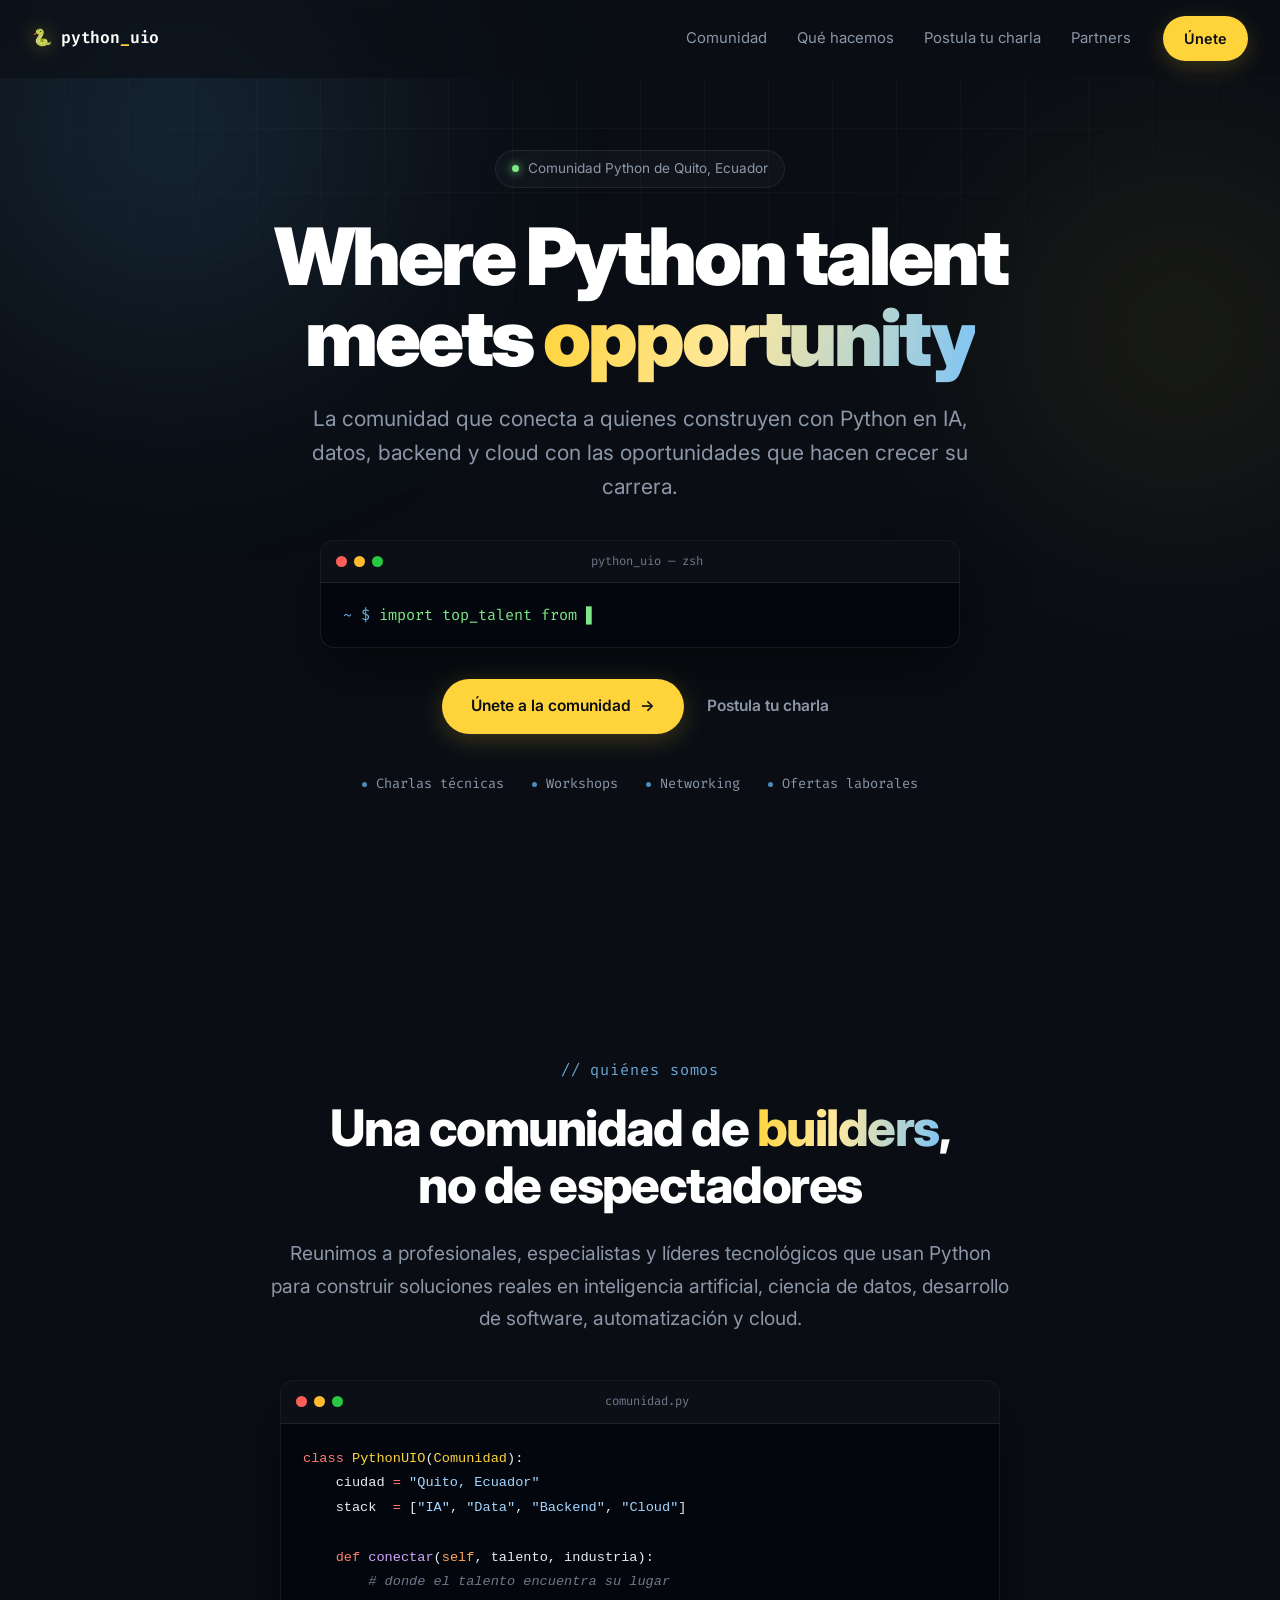
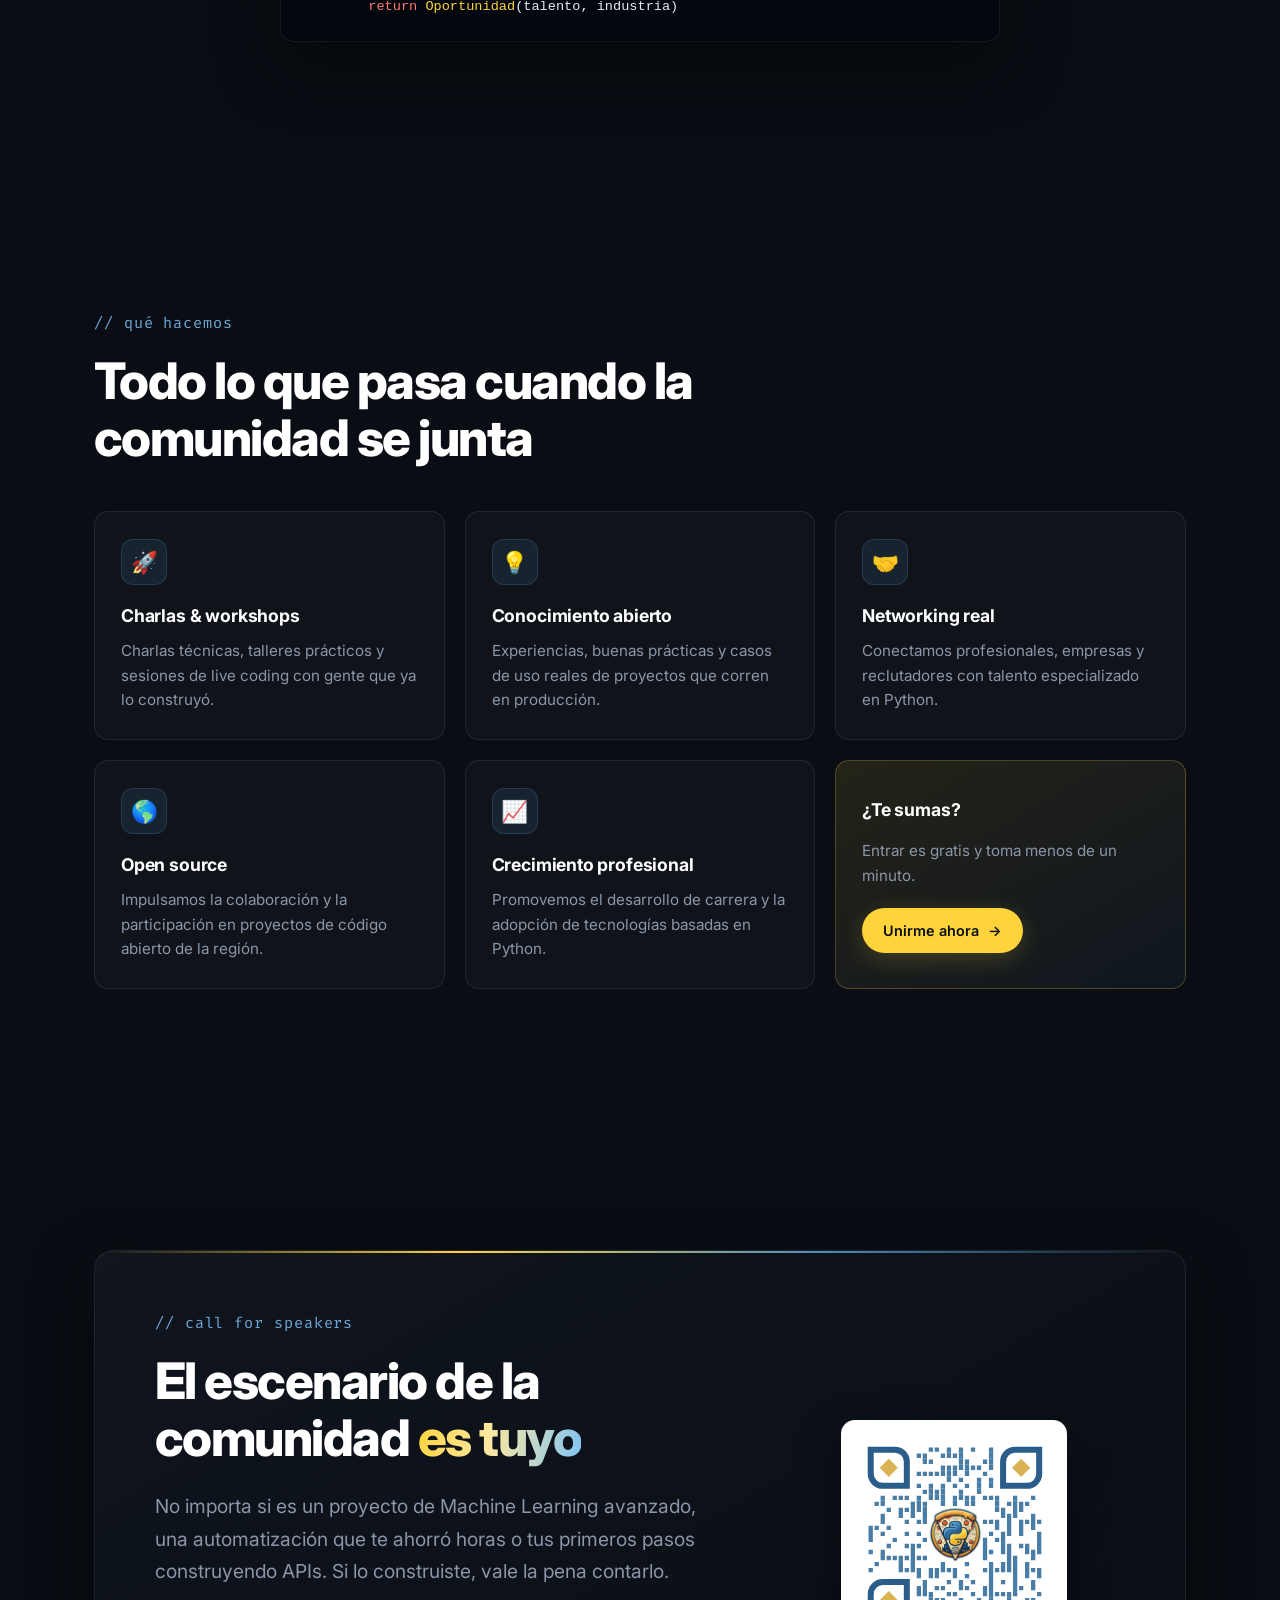
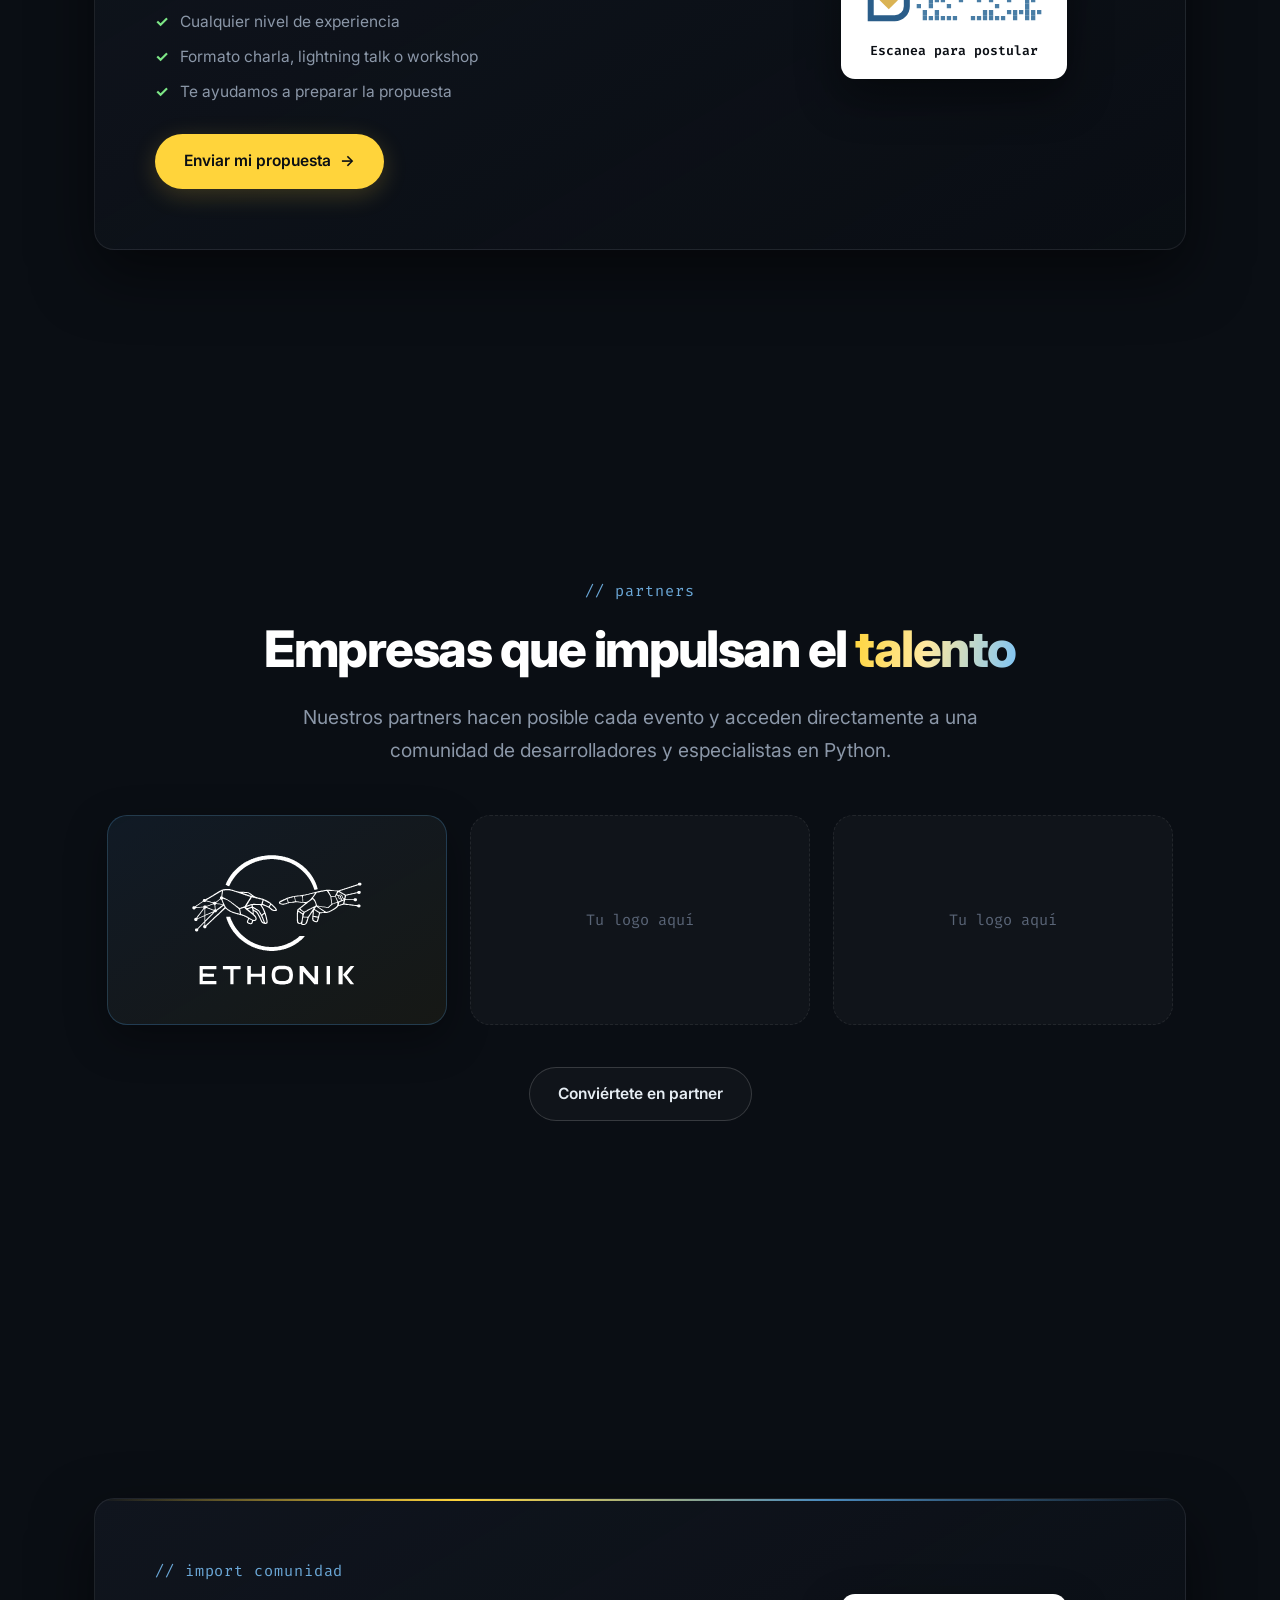
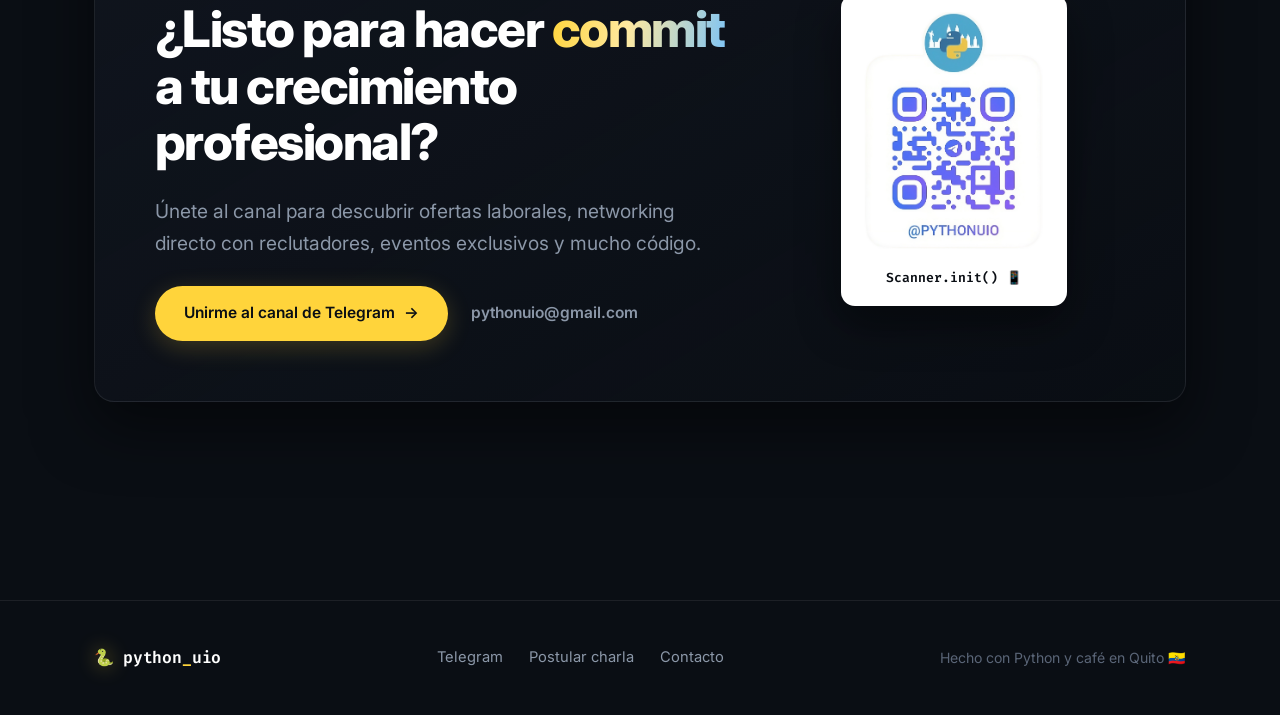
==== index.html @ 0914acca "feat(web): initialize landing page - Added the initial landing page - Created the base layout and st" ====
<!DOCTYPE html>
<html lang="es">
<head>
    <meta charset="UTF-8">
    <meta name="viewport" content="width=device-width, initial-scale=1.0">
    <title>Python UIO | Where Talent Meets Opportunity</title>
    <meta name="description" content="Python UIO es la comunidad de Quito que conecta talento Python con oportunidades: charlas técnicas, workshops, networking y ofertas laborales. Únete gratis.">
    <meta property="og:type" content="website">
    <meta property="og:title" content="Python UIO | Where Talent Meets Opportunity">
    <meta property="og:description" content="La comunidad Python de Quito: charlas técnicas, workshops, networking y oportunidades laborales. Únete gratis.">
    <meta property="og:image" content="assets/files/img/sponsor/logo_principal_blanco.svg">
    <meta name="theme-color" content="#0A0E14">
    <link rel="icon" href="data:image/svg+xml,<svg xmlns=%22http://www.w3.org/2000/svg%22 viewBox=%220 0 100 100%22><text y=%22.9em%22 font-size=%2290%22>%F0%9F%90%8D</text></svg>">
    <!-- Ruta a los estilos -->
    <link rel="stylesheet" href="assets/css/style.css">
    <!-- Fuentes: Fira Code para el toque geek, Inter para legibilidad formal -->
    <link rel="preconnect" href="https://fonts.googleapis.com">
    <link rel="preconnect" href="https://fonts.gstatic.com" crossorigin>
    <link href="https://fonts.googleapis.com/css2?family=Fira+Code:wght@400;500;600&family=Inter:wght@300;400;500;600;700;800;900&display=swap" rel="stylesheet">
</head>
<body>

    <!-- Capas de ambiente: orbes de color + rejilla + grano -->
    <div class="ambient" aria-hidden="true">
        <div class="orb orb-blue"></div>
        <div class="orb orb-yellow"></div>
        <div class="grid-overlay"></div>
    </div>

    <!-- Header -->
    <header class="site-header">
        <a href="#hero" class="brand">
            <span class="brand-mark">🐍</span>
            <span class="brand-text">python<span class="brand-accent">_</span>uio</span>
        </a>
        <nav class="site-nav" aria-label="Navegación principal">
            <a href="#about">Comunidad</a>
            <a href="#what-we-do">Qué hacemos</a>
            <a href="#speakers">Postula tu charla</a>
            <a href="#sponsors">Partners</a>
        </nav>
        <a href="https://t.me/pythonUIO" target="_blank" rel="noopener" class="btn btn-primary btn-sm header-cta">Únete</a>
    </header>

    <main>

        <!-- Hero -->
        <section id="hero" class="hero">
            <div class="container hero-inner reveal">
                <span class="badge"><span class="badge-dot"></span> Comunidad Python de Quito, Ecuador</span>

                <h1 class="hero-title">
                    Where Python talent<br>meets <span class="gradient-text">opportunity</span>
                </h1>

                <p class="hero-sub">
                    La comunidad que conecta a quienes construyen con Python en IA, datos, backend y cloud
                    con las oportunidades que hacen crecer su carrera.
                </p>

                <div class="terminal">
                    <div class="terminal-bar">
                        <span class="dot red"></span><span class="dot yellow"></span><span class="dot green"></span>
                        <span class="terminal-title">python_uio — zsh</span>
                    </div>
                    <div class="terminal-body">
                        <span class="prompt">~ $</span> <span id="typewriter"></span><span class="cursor">▋</span>
                    </div>
                </div>

                <div class="hero-actions">
                    <a href="https://t.me/pythonUIO" target="_blank" rel="noopener" class="btn btn-primary">
                        Únete a la comunidad <span class="arrow">→</span>
                    </a>
                    <a href="#speakers" class="btn btn-ghost">Postula tu charla</a>
                </div>

                <ul class="hero-meta">
                    <li>Charlas técnicas</li>
                    <li>Workshops</li>
                    <li>Networking</li>
                    <li>Ofertas laborales</li>
                </ul>
            </div>
        </section>

        <!-- Quiénes somos -->
        <section id="about" class="section">
            <div class="container text-center">
                <div class="section-head reveal">
                    <p class="eyebrow">// quiénes somos</p>
                    <h2 class="section-title">Una comunidad de <span class="gradient-text">builders</span>,<br>no de espectadores</h2>
                    <p class="lead lead-center">
                        Reunimos a profesionales, especialistas y líderes tecnológicos que usan Python para construir
                        soluciones reales en inteligencia artificial, ciencia de datos, desarrollo de software,
                        automatización y cloud.
                    </p>
                </div>

                <div class="code-card code-card-center reveal">
                    <div class="terminal-bar">
                        <span class="dot red"></span><span class="dot yellow"></span><span class="dot green"></span>
                        <span class="terminal-title">comunidad.py</span>
                    </div>
                    <pre class="code-body"><code><span class="c-kw">class</span> <span class="c-cls">PythonUIO</span>(<span class="c-cls">Comunidad</span>):
    ciudad <span class="c-op">=</span> <span class="c-str">"Quito, Ecuador"</span>
    stack  <span class="c-op">=</span> [<span class="c-str">"IA"</span>, <span class="c-str">"Data"</span>, <span class="c-str">"Backend"</span>, <span class="c-str">"Cloud"</span>]

    <span class="c-kw">def</span> <span class="c-fn">conectar</span>(<span class="c-self">self</span>, talento, industria):
        <span class="c-cmt"># donde el talento encuentra su lugar</span>
        <span class="c-kw">return</span> <span class="c-cls">Oportunidad</span>(talento, industria)</code></pre>
                </div>
            </div>
        </section>

        <!-- Qué hacemos -->
        <section id="what-we-do" class="section">
            <div class="container">
                <div class="section-head reveal">
                    <p class="eyebrow">// qué hacemos</p>
                    <h2 class="section-title">Todo lo que pasa cuando la comunidad se junta</h2>
                </div>

                <div class="cards">
                    <article class="card reveal">
                        <span class="card-icon">🚀</span>
                        <h3>Charlas &amp; workshops</h3>
                        <p>Charlas técnicas, talleres prácticos y sesiones de live coding con gente que ya lo construyó.</p>
                    </article>
                    <article class="card reveal">
                        <span class="card-icon">💡</span>
                        <h3>Conocimiento abierto</h3>
                        <p>Experiencias, buenas prácticas y casos de uso reales de proyectos que corren en producción.</p>
                    </article>
                    <article class="card reveal">
                        <span class="card-icon">🤝</span>
                        <h3>Networking real</h3>
                        <p>Conectamos profesionales, empresas y reclutadores con talento especializado en Python.</p>
                    </article>
                    <article class="card reveal">
                        <span class="card-icon">🌎</span>
                        <h3>Open source</h3>
                        <p>Impulsamos la colaboración y la participación en proyectos de código abierto de la región.</p>
                    </article>
                    <article class="card reveal">
                        <span class="card-icon">📈</span>
                        <h3>Crecimiento profesional</h3>
                        <p>Promovemos el desarrollo de carrera y la adopción de tecnologías basadas en Python.</p>
                    </article>
                    <article class="card card-cta reveal">
                        <h3>¿Te sumas?</h3>
                        <p>Entrar es gratis y toma menos de un minuto.</p>
                        <a href="https://t.me/pythonUIO" target="_blank" rel="noopener" class="btn btn-primary btn-sm">
                            Unirme ahora <span class="arrow">→</span>
                        </a>
                    </article>
                </div>
            </div>
        </section>

        <!-- Postula tu charla -->
        <section id="speakers" class="section">
            <div class="container">
                <div class="panel speaker-panel reveal">
                    <div class="panel-content">
                        <p class="eyebrow">// call for speakers</p>
                        <h2 class="section-title">El escenario de la comunidad <span class="gradient-text">es tuyo</span></h2>
                        <p class="lead">
                            No importa si es un proyecto de Machine Learning avanzado, una automatización que te ahorró
                            horas o tus primeros pasos construyendo APIs. Si lo construiste, vale la pena contarlo.
                        </p>
                        <ul class="check-list">
                            <li>Cualquier nivel de experiencia</li>
                            <li>Formato charla, lightning talk o workshop</li>
                            <li>Te ayudamos a preparar la propuesta</li>
                        </ul>
                        <a href="https://forms.gle/XaKXWGxTpWt2G3pf8" target="_blank" rel="noopener" class="btn btn-primary">
                            Enviar mi propuesta <span class="arrow">→</span>
                        </a>
                    </div>
                    <div class="panel-aside">
                        <div class="qr-card">
                            <img src="assets/files/img/QR propuesta.svg" alt="Código QR para enviar una propuesta de charla" class="qr-img">
                            <p class="qr-label">Escanea para postular</p>
                        </div>
                    </div>
                </div>
            </div>
        </section>

        <!-- Partners -->
        <section id="sponsors" class="section">
            <div class="container text-center">
                <div class="section-head reveal">
                    <p class="eyebrow">// partners</p>
                    <h2 class="section-title">Empresas que impulsan el <span class="gradient-text">talento</span></h2>
                    <p class="lead lead-center">
                        Nuestros partners hacen posible cada evento y acceden directamente a una comunidad
                        de desarrolladores y especialistas en Python.
                    </p>
                </div>

                <div class="sponsors reveal">
                    <div class="sponsor sponsor-featured">
                        <img src="assets/files/img/sponsor/logo_principal_blanco.svg" alt="Ethonik">
                    </div>
                    <div class="sponsor sponsor-empty"><span>Tu logo aquí</span></div>
                    <div class="sponsor sponsor-empty"><span>Tu logo aquí</span></div>
                </div>

                <div class="reveal">
                    <a href="mailto:pythonuio@gmail.com?subject=Quiero%20ser%20partner%20de%20Python%20UIO" class="btn btn-outline">
                        Conviértete en partner
                    </a>
                </div>
            </div>
        </section>

        <!-- CTA final -->
        <section id="contact" class="section">
            <div class="container">
                <div class="panel final-cta reveal">
                    <div class="panel-content">
                        <p class="eyebrow">// import comunidad</p>
                        <h2 class="section-title">
                            ¿Listo para hacer <span class="gradient-text">commit</span><br>a tu crecimiento profesional?
                        </h2>
                        <p class="lead">
                            Únete al canal para descubrir ofertas laborales, networking directo con reclutadores,
                            eventos exclusivos y mucho código.
                        </p>
                        <div class="hero-actions">
                            <a href="https://t.me/pythonUIO" target="_blank" rel="noopener" class="btn btn-primary">
                                Unirme al canal de Telegram <span class="arrow">→</span>
                            </a>
                            <a href="mailto:pythonuio@gmail.com" class="btn btn-ghost">pythonuio@gmail.com</a>
                        </div>
                    </div>
                    <div class="panel-aside">
                        <div class="qr-card">
                            <img src="assets/files/img/QR_telegram_web.png" alt="Código QR para unirse al canal de Telegram de Python UIO" class="qr-img" width="882" height="1130" loading="lazy">
                            <p class="qr-label">Scanner.init() 📱</p>
                        </div>
                    </div>
                </div>
            </div>
        </section>

    </main>

    <footer class="site-footer">
        <div class="container footer-inner">
            <a href="#hero" class="brand">
                <span class="brand-mark">🐍</span>
                <span class="brand-text">python<span class="brand-accent">_</span>uio</span>
            </a>
            <nav class="footer-links" aria-label="Enlaces del pie de página">
                <a href="https://t.me/pythonUIO" target="_blank" rel="noopener">Telegram</a>
                <a href="https://forms.gle/XaKXWGxTpWt2G3pf8" target="_blank" rel="noopener">Postular charla</a>
                <a href="mailto:pythonuio@gmail.com">Contacto</a>
            </nav>
            <p class="footer-note">Hecho con Python y café en Quito 🇪🇨</p>
        </div>
    </footer>

    <!-- Ruta al script -->
    <script src="assets/js/script.js"></script>
</body>
</html>
---- assets/css/style.css ----
/* ============================================
   Python UIO — Design tokens
   ============================================ */
:root {
    --bg: #0A0E14;
    --bg-elev: #10151E;
    --surface: rgba(255, 255, 255, 0.028);
    --surface-hover: rgba(255, 255, 255, 0.05);
    --border: rgba(255, 255, 255, 0.08);
    --border-strong: rgba(255, 255, 255, 0.16);

    --text: #E6EDF3;
    --text-dim: #8B97A8;

    --blue: #4B8BBE;
    --blue-bright: #6BA8D8;
    --yellow: #FFD43B;
    --green: #7EE787;
    --purple: #D2A8FF;

    --font-main: 'Inter', system-ui, -apple-system, sans-serif;
    --font-code: 'Fira Code', ui-monospace, monospace;

    --radius: 14px;
    --radius-lg: 20px;
    --container: 1140px;

    --shadow-lg: 0 24px 60px rgba(0, 0, 0, 0.5);
}

* { margin: 0; padding: 0; box-sizing: border-box; }

html {
    scroll-behavior: smooth;
    scroll-padding-top: 90px;
    /* Sensación de diapositiva: 'proximity' encaja cada sección al soltar el scroll,
       pero (a diferencia de 'mandatory') nunca atrapa al usuario si una sección
       llega a superar la altura de la pantalla. */
    scroll-snap-type: y proximity;
}

body {
    background: var(--bg);
    color: var(--text);
    font-family: var(--font-main);
    font-size: 16px;
    line-height: 1.6;
    -webkit-font-smoothing: antialiased;
    overflow-x: hidden;
}

img { max-width: 100%; display: block; }
a { color: inherit; }

::selection { background: rgba(255, 212, 59, 0.28); color: #fff; }

/* Scrollbar */
::-webkit-scrollbar { width: 10px; }
::-webkit-scrollbar-track { background: var(--bg); }
::-webkit-scrollbar-thumb {
    background: #232b38;
    border-radius: 10px;
    border: 2px solid var(--bg);
}
::-webkit-scrollbar-thumb:hover { background: #313b4d; }

/* ============================================
   Ambiente: orbes + rejilla
   ============================================ */
.ambient {
    position: fixed;
    inset: 0;
    z-index: 0;
    pointer-events: none;
    overflow: hidden;
}

.orb {
    position: absolute;
    border-radius: 50%;
    filter: blur(110px);
    opacity: 0.5;
}

.orb-blue {
    width: 620px; height: 620px;
    background: radial-gradient(circle, rgba(75, 139, 190, 0.55), transparent 70%);
    top: -180px; left: -140px;
    animation: float-a 22s ease-in-out infinite;
}

.orb-yellow {
    width: 520px; height: 520px;
    background: radial-gradient(circle, rgba(255, 212, 59, 0.24), transparent 70%);
    top: 8%; right: -160px;
    animation: float-b 26s ease-in-out infinite;
}

@keyframes float-a {
    0%, 100% { transform: translate(0, 0) scale(1); }
    50%      { transform: translate(70px, 60px) scale(1.12); }
}
@keyframes float-b {
    0%, 100% { transform: translate(0, 0) scale(1); }
    50%      { transform: translate(-60px, 80px) scale(1.08); }
}

.grid-overlay {
    position: absolute;
    inset: 0;
    background-image:
        linear-gradient(rgba(255,255,255,0.028) 1px, transparent 1px),
        linear-gradient(90deg, rgba(255,255,255,0.028) 1px, transparent 1px);
    background-size: 64px 64px;
    mask-image: radial-gradient(ellipse 90% 60% at 50% 0%, #000 30%, transparent 78%);
    -webkit-mask-image: radial-gradient(ellipse 90% 60% at 50% 0%, #000 30%, transparent 78%);
}

/* ============================================
   Layout
   ============================================ */
.container {
    width: 100%;
    max-width: var(--container);
    margin: 0 auto;
    padding: 0 24px;
    position: relative;
    z-index: 1;
}

main { position: relative; z-index: 1; }

/* Cada sección es una "diapositiva": ocupa la pantalla y centra su contenido.
   min-height (no height) permite crecer si el contenido no cabe, en vez de recortarlo. */
.section,
.hero {
    min-height: 100vh;
    display: flex;
    align-items: center;
    /* Relativo al alto de la ventana para que cada sección quepa en una pantalla */
    padding: clamp(56px, 8vh, 112px) 0;
    scroll-snap-align: center;
}

.text-center { text-align: center; }

.section-head { max-width: 860px; margin-bottom: clamp(34px, 5vh, 62px); }
.text-center .section-head { margin-left: auto; margin-right: auto; }

/* ============================================
   Tipografía
   ============================================ */
.eyebrow {
    font-family: var(--font-code);
    font-size: 0.95rem;
    color: var(--blue-bright);
    letter-spacing: 0.06em;
    margin-bottom: 18px;
}

.section-title {
    /* min(vw, vh) evita que el titular se desborde en pantallas anchas pero bajas */
    font-size: clamp(1.95rem, min(4.4vw, 5.6vh), 3.4rem);
    font-weight: 800;
    line-height: 1.12;
    letter-spacing: -0.03em;
    color: #fff;
    margin-bottom: 24px;
}

.gradient-text {
    /* Pasa por un ámbar claro para no desaturarse entre el amarillo y el azul */
    background: linear-gradient(100deg, #FFD43B 0%, #FFE9A0 44%, #7FC4F5 100%);
    -webkit-background-clip: text;
    background-clip: text;
    color: transparent;
}

.lead {
    font-size: clamp(1.05rem, 1.5vw, 1.22rem);
    line-height: 1.7;
    color: var(--text-dim);
    max-width: 62ch;
    margin-bottom: 18px;
}
.lead-center { margin-left: auto; margin-right: auto; }

/* ============================================
   Botones
   ============================================ */
.btn {
    display: inline-flex;
    align-items: center;
    gap: 9px;
    padding: 14px 28px;
    border-radius: 100px;
    font-size: 0.97rem;
    font-weight: 600;
    text-decoration: none;
    border: 1px solid transparent;
    cursor: pointer;
    white-space: nowrap;
    transition: transform 0.22s ease, box-shadow 0.22s ease,
                background 0.22s ease, border-color 0.22s ease, color 0.22s ease;
}

.btn .arrow { transition: transform 0.22s ease; }
.btn:hover .arrow { transform: translateX(4px); }

.btn-sm { padding: 10px 20px; font-size: 0.9rem; }

.btn-primary {
    background: var(--yellow);
    color: #0A0E14;
    box-shadow: 0 6px 24px rgba(255, 212, 59, 0.2);
}
.btn-primary:hover {
    transform: translateY(-2px);
    box-shadow: 0 12px 34px rgba(255, 212, 59, 0.34);
}

.btn-outline {
    border-color: var(--border-strong);
    color: var(--text);
    background: var(--surface);
}
.btn-outline:hover {
    border-color: var(--yellow);
    color: var(--yellow);
    transform: translateY(-2px);
}

.btn-ghost {
    color: var(--text-dim);
    padding-left: 8px;
    padding-right: 8px;
}
.btn-ghost:hover { color: var(--yellow); }

/* ============================================
   Header
   ============================================ */
.site-header {
    position: fixed;
    top: 0; left: 0; right: 0;
    z-index: 50;
    display: flex;
    align-items: center;
    gap: 32px;
    padding: 16px 32px;
    background: rgba(10, 14, 20, 0.6);
    backdrop-filter: blur(14px);
    -webkit-backdrop-filter: blur(14px);
    border-bottom: 1px solid transparent;
    transition: background 0.3s ease, border-color 0.3s ease, padding 0.3s ease;
}
.site-header.scrolled {
    background: rgba(10, 14, 20, 0.88);
    border-bottom-color: var(--border);
    padding-top: 12px;
    padding-bottom: 12px;
}

.brand {
    display: flex;
    align-items: center;
    gap: 9px;
    font-family: var(--font-code);
    font-weight: 600;
    font-size: 1.02rem;
    color: #fff;
    text-decoration: none;
    letter-spacing: -0.01em;
}
.brand-mark { filter: drop-shadow(0 0 10px rgba(255, 212, 59, 0.45)); }
.brand-accent { color: var(--yellow); }

.site-nav {
    display: flex;
    gap: 30px;
    margin-left: auto;
}
.site-nav a {
    font-size: 0.93rem;
    color: var(--text-dim);
    text-decoration: none;
    transition: color 0.2s ease;
}
.site-nav a:hover { color: #fff; }

.header-cta { flex-shrink: 0; }

/* ============================================
   Hero
   ============================================ */
.hero {
    /* Más aire arriba para despejar el header fijo */
    padding: clamp(88px, 12vh, 144px) 0 clamp(48px, 7vh, 88px);
}

.hero-inner { text-align: center; }

.badge {
    display: inline-flex;
    align-items: center;
    gap: 9px;
    padding: 7px 16px;
    border-radius: 100px;
    border: 1px solid var(--border);
    background: var(--surface);
    font-size: 0.85rem;
    color: var(--text-dim);
    margin-bottom: 28px;
}
.badge-dot {
    width: 7px; height: 7px;
    border-radius: 50%;
    background: var(--green);
    box-shadow: 0 0 10px var(--green);
    animation: pulse 2.4s ease-in-out infinite;
}
@keyframes pulse { 50% { opacity: 0.35; } }

.hero-title {
    font-size: clamp(2.5rem, min(7vw, 8.8vh), 5.2rem);
    font-weight: 900;
    line-height: 1.03;
    letter-spacing: -0.04em;
    color: #fff;
    margin-bottom: clamp(16px, 2.6vh, 26px);
}

.hero-sub {
    font-size: clamp(1.02rem, min(1.9vw, 2.4vh), 1.32rem);
    line-height: 1.6;
    color: var(--text-dim);
    max-width: 680px;
    margin: 0 auto clamp(24px, 4vh, 42px);
}

.hero-actions {
    display: flex;
    justify-content: center;
    align-items: center;
    gap: 14px;
    flex-wrap: wrap;
    margin-top: clamp(20px, 3.4vh, 34px);
}

.hero-meta {
    display: flex;
    justify-content: center;
    flex-wrap: wrap;
    gap: 10px 28px;
    list-style: none;
    margin-top: clamp(24px, 4.4vh, 46px);
    font-family: var(--font-code);
    font-size: 0.85rem;
    color: var(--text-dim);
}
.hero-meta li { display: flex; align-items: center; gap: 9px; }
.hero-meta li::before {
    content: "";
    width: 5px; height: 5px;
    border-radius: 50%;
    background: var(--blue);
}

/* ============================================
   Terminal / code
   ============================================ */
.terminal,
.code-card {
    background: rgba(3, 6, 12, 0.82);
    border: 1px solid var(--border);
    border-radius: var(--radius);
    overflow: hidden;
    box-shadow: var(--shadow-lg);
    text-align: left;
}

.terminal {
    max-width: 640px;
    margin: 0 auto;
}

/* Bloque de código centrado en la diapositiva "quiénes somos" */
.code-card-center {
    max-width: 720px;
    margin: 0 auto;
}

.terminal-bar {
    display: flex;
    align-items: center;
    gap: 7px;
    padding: 11px 15px;
    background: rgba(255, 255, 255, 0.035);
    border-bottom: 1px solid var(--border);
}
.terminal-bar .dot { width: 11px; height: 11px; border-radius: 50%; }
.dot.red    { background: #FF5F57; }
.dot.yellow { background: #FEBC2E; }
.dot.green  { background: #28C840; }

.terminal-title {
    margin-left: auto;
    margin-right: auto;
    padding-right: 40px;
    font-family: var(--font-code);
    font-size: 0.76rem;
    color: #6E7A8C;
}

.terminal-body {
    padding: 20px 22px;
    font-family: var(--font-code);
    font-size: 0.95rem;
    color: var(--green);
    min-height: 62px;
    word-break: break-word;
}
.prompt { color: var(--blue-bright); }
.cursor { animation: blink 1.1s step-end infinite; color: var(--green); }
@keyframes blink { 50% { opacity: 0; } }

.code-body {
    padding: 22px;
    font-family: var(--font-code);
    font-size: 0.85rem;
    line-height: 1.75;
    color: var(--text);
    overflow-x: auto;
}
.c-kw   { color: #FF7B72; }
.c-cls  { color: var(--yellow); }
.c-fn   { color: var(--purple); }
.c-str  { color: #A5D6FF; }
.c-cmt  { color: #6E7A8C; font-style: italic; }
.c-self { color: #FFA657; }
.c-op   { color: #FF7B72; }

/* ============================================
   Cards
   ============================================ */
.cards {
    display: grid;
    grid-template-columns: repeat(auto-fit, minmax(290px, 1fr));
    gap: clamp(13px, 2.2vh, 20px);
}

.card {
    position: relative;
    padding: clamp(20px, 3vh, 30px) 26px;
    background: var(--surface);
    border: 1px solid var(--border);
    border-radius: var(--radius);
    overflow: hidden;
    transition: transform 0.3s ease, border-color 0.3s ease, background 0.3s ease;
}
.card::before {
    content: "";
    position: absolute;
    inset: 0;
    background: linear-gradient(140deg, rgba(75, 139, 190, 0.14), transparent 55%);
    opacity: 0;
    transition: opacity 0.3s ease;
    pointer-events: none;
}
.card:hover {
    transform: translateY(-5px);
    border-color: var(--border-strong);
    background: var(--surface-hover);
}
.card:hover::before { opacity: 1; }

.card-icon {
    display: inline-flex;
    align-items: center;
    justify-content: center;
    width: 46px; height: 46px;
    border-radius: 12px;
    background: rgba(75, 139, 190, 0.13);
    border: 1px solid rgba(75, 139, 190, 0.24);
    font-size: 1.35rem;
    margin-bottom: clamp(11px, 1.9vh, 18px);
}

.card h3 {
    font-size: 1.1rem;
    font-weight: 700;
    color: #fff;
    margin-bottom: 9px;
    letter-spacing: -0.01em;
}
.card p {
    font-size: 0.95rem;
    color: var(--text-dim);
    margin: 0;
}

.card-cta {
    display: flex;
    flex-direction: column;
    justify-content: center;
    align-items: flex-start;
    gap: 6px;
    background: linear-gradient(150deg, rgba(255, 212, 59, 0.11), rgba(75, 139, 190, 0.07));
    border-color: rgba(255, 212, 59, 0.24);
}
.card-cta .btn { margin-top: 14px; }

/* ============================================
   Panels (speakers / CTA final)
   ============================================ */
.panel {
    display: grid;
    grid-template-columns: 1.25fr 0.75fr;
    gap: 56px;
    align-items: center;
    padding: 60px;
    background: linear-gradient(150deg, var(--bg-elev), rgba(10, 14, 20, 0.7));
    border: 1px solid var(--border);
    border-radius: var(--radius-lg);
    box-shadow: var(--shadow-lg);
    position: relative;
    overflow: hidden;
}
.panel::before {
    content: "";
    position: absolute;
    top: 0; left: 0; right: 0;
    height: 2px;
    background: linear-gradient(90deg, transparent, var(--yellow), var(--blue), transparent);
}
.panel .lead { margin-bottom: 22px; }
.panel-aside { display: flex; justify-content: center; }

.check-list {
    list-style: none;
    margin-bottom: 30px;
}
.check-list li {
    display: flex;
    align-items: flex-start;
    gap: 11px;
    font-size: 0.97rem;
    color: var(--text-dim);
    margin-bottom: 10px;
}
.check-list li::before {
    content: "✓";
    color: var(--green);
    font-weight: 700;
    flex-shrink: 0;
}

.final-cta .hero-actions { justify-content: flex-start; margin-top: 26px; }

/* QR */
.qr-card {
    background: #fff;
    padding: 18px;
    border-radius: var(--radius);
    text-align: center;
    box-shadow: 0 18px 44px rgba(0, 0, 0, 0.45);
    transition: transform 0.3s ease;
}
.qr-card:hover { transform: scale(1.03) rotate(-1deg); }
.qr-img { width: 190px; height: auto; border-radius: 8px; margin: 0 auto; }
.qr-label {
    margin-top: 12px;
    font-family: var(--font-code);
    font-size: 0.82rem;
    font-weight: 600;
    color: #0A0E14;
}

/* ============================================
   Sponsors
   ============================================ */
.sponsors {
    display: flex;
    justify-content: center;
    flex-wrap: wrap;
    gap: clamp(16px, 2.6vh, 28px);
    margin: clamp(30px, 5.4vh, 60px) 0 clamp(26px, 4.6vh, 52px);
}
.sponsor {
    width: clamp(240px, 27vw, 340px);
    height: clamp(150px, 17vw, 210px);
    display: flex;
    align-items: center;
    justify-content: center;
    padding: 36px;
    background: var(--surface);
    border: 1px solid var(--border);
    border-radius: var(--radius-lg);
    transition: border-color 0.3s ease, background 0.3s ease,
                transform 0.3s ease, box-shadow 0.3s ease;
}
.sponsor:hover {
    border-color: var(--border-strong);
    background: var(--surface-hover);
    transform: translateY(-6px);
}
.sponsor img {
    max-height: 100%;
    max-width: 100%;
    width: auto;
    object-fit: contain;
}

/* Partner confirmado: destaca sobre los espacios libres */
.sponsor-featured {
    background: linear-gradient(150deg, rgba(75, 139, 190, 0.10), rgba(255, 212, 59, 0.05));
    border-color: rgba(75, 139, 190, 0.30);
    box-shadow: 0 14px 40px rgba(0, 0, 0, 0.34);
}
.sponsor-featured:hover {
    border-color: var(--yellow);
    box-shadow: 0 18px 50px rgba(255, 212, 59, 0.14);
}

.sponsor-empty {
    border-style: dashed;
    font-family: var(--font-code);
    font-size: 0.95rem;
    color: #5A6577;
}

/* ============================================
   Footer
   ============================================ */
.site-footer {
    border-top: 1px solid var(--border);
    padding: 44px 0;
    position: relative;
    z-index: 1;
}
.footer-inner {
    display: flex;
    align-items: center;
    justify-content: space-between;
    flex-wrap: wrap;
    gap: 20px;
}
.footer-links { display: flex; gap: 26px; flex-wrap: wrap; }
.footer-links a {
    font-size: 0.92rem;
    color: var(--text-dim);
    text-decoration: none;
    transition: color 0.2s ease;
}
.footer-links a:hover { color: var(--yellow); }
.footer-note { font-size: 0.88rem; color: #5A6577; }

/* ============================================
   Animaciones de entrada
   ============================================ */
.reveal {
    opacity: 0;
    transform: translateY(26px);
    transition: opacity 0.7s cubic-bezier(0.22, 1, 0.36, 1),
                transform 0.7s cubic-bezier(0.22, 1, 0.36, 1);
}
.reveal.visible { opacity: 1; transform: none; }

.cards .reveal:nth-child(2) { transition-delay: 0.07s; }
.cards .reveal:nth-child(3) { transition-delay: 0.14s; }
.cards .reveal:nth-child(4) { transition-delay: 0.21s; }
.cards .reveal:nth-child(5) { transition-delay: 0.28s; }
.cards .reveal:nth-child(6) { transition-delay: 0.35s; }

/* ============================================
   Responsive
   ============================================ */
@media (max-width: 940px) {
    .panel {
        grid-template-columns: 1fr;
        gap: 40px;
        padding: 44px 32px;
        text-align: center;
    }
    .panel .lead, .panel .lead-center { margin-left: auto; margin-right: auto; }
    .check-list { display: inline-block; text-align: left; }
    .final-cta .hero-actions,
    .panel .hero-actions { justify-content: center; }
}

@media (max-width: 860px) {
    .site-nav { display: none; }
}

/* En pantallas bajas o angostas el contenido supera la altura de la ventana:
   ahí el encaje de diapositiva estorba más de lo que aporta. */
@media (max-height: 700px), (max-width: 640px) {
    html { scroll-snap-type: none; }
    .section, .hero { min-height: auto; }
}

@media (max-width: 640px) {
    .section { padding: 84px 0; }
    .site-header { padding: 14px 20px; }
    .hero { padding: 120px 0 70px; }
    .panel { padding: 36px 22px; }
    .btn { padding: 13px 22px; font-size: 0.92rem; }
    .hero-actions { flex-direction: column; align-items: stretch; }
    .hero-actions .btn { justify-content: center; }
    .terminal-body { font-size: 0.82rem; padding: 17px; }
    .code-body { font-size: 0.74rem; }
    .footer-inner { flex-direction: column; text-align: center; }
    .hero-meta { gap: 8px 18px; font-size: 0.8rem; }
}

/* Accesibilidad: respeta preferencia de menos movimiento */
@media (prefers-reduced-motion: reduce) {
    html { scroll-behavior: auto; }
    *, *::before, *::after {
        animation-duration: 0.01ms !important;
        animation-iteration-count: 1 !important;
        transition-duration: 0.01ms !important;
    }
    .reveal { opacity: 1; transform: none; }
}
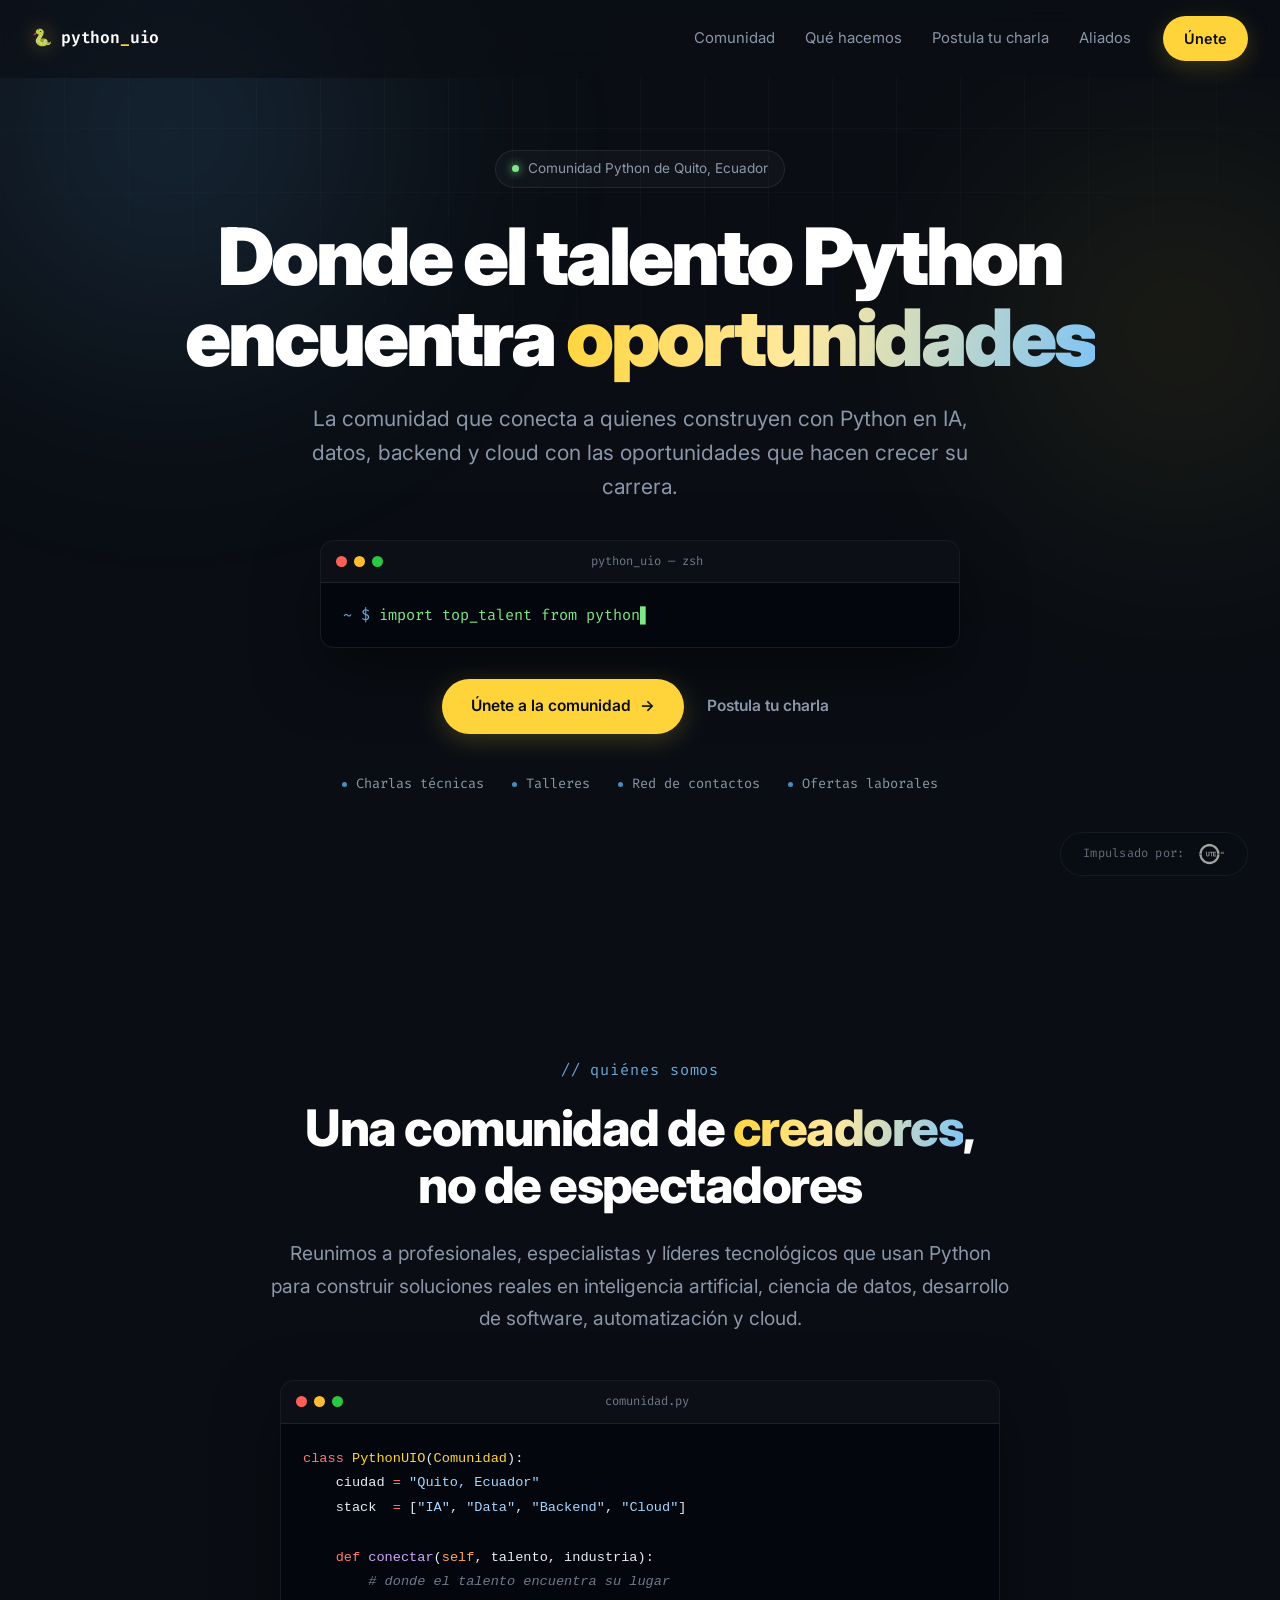
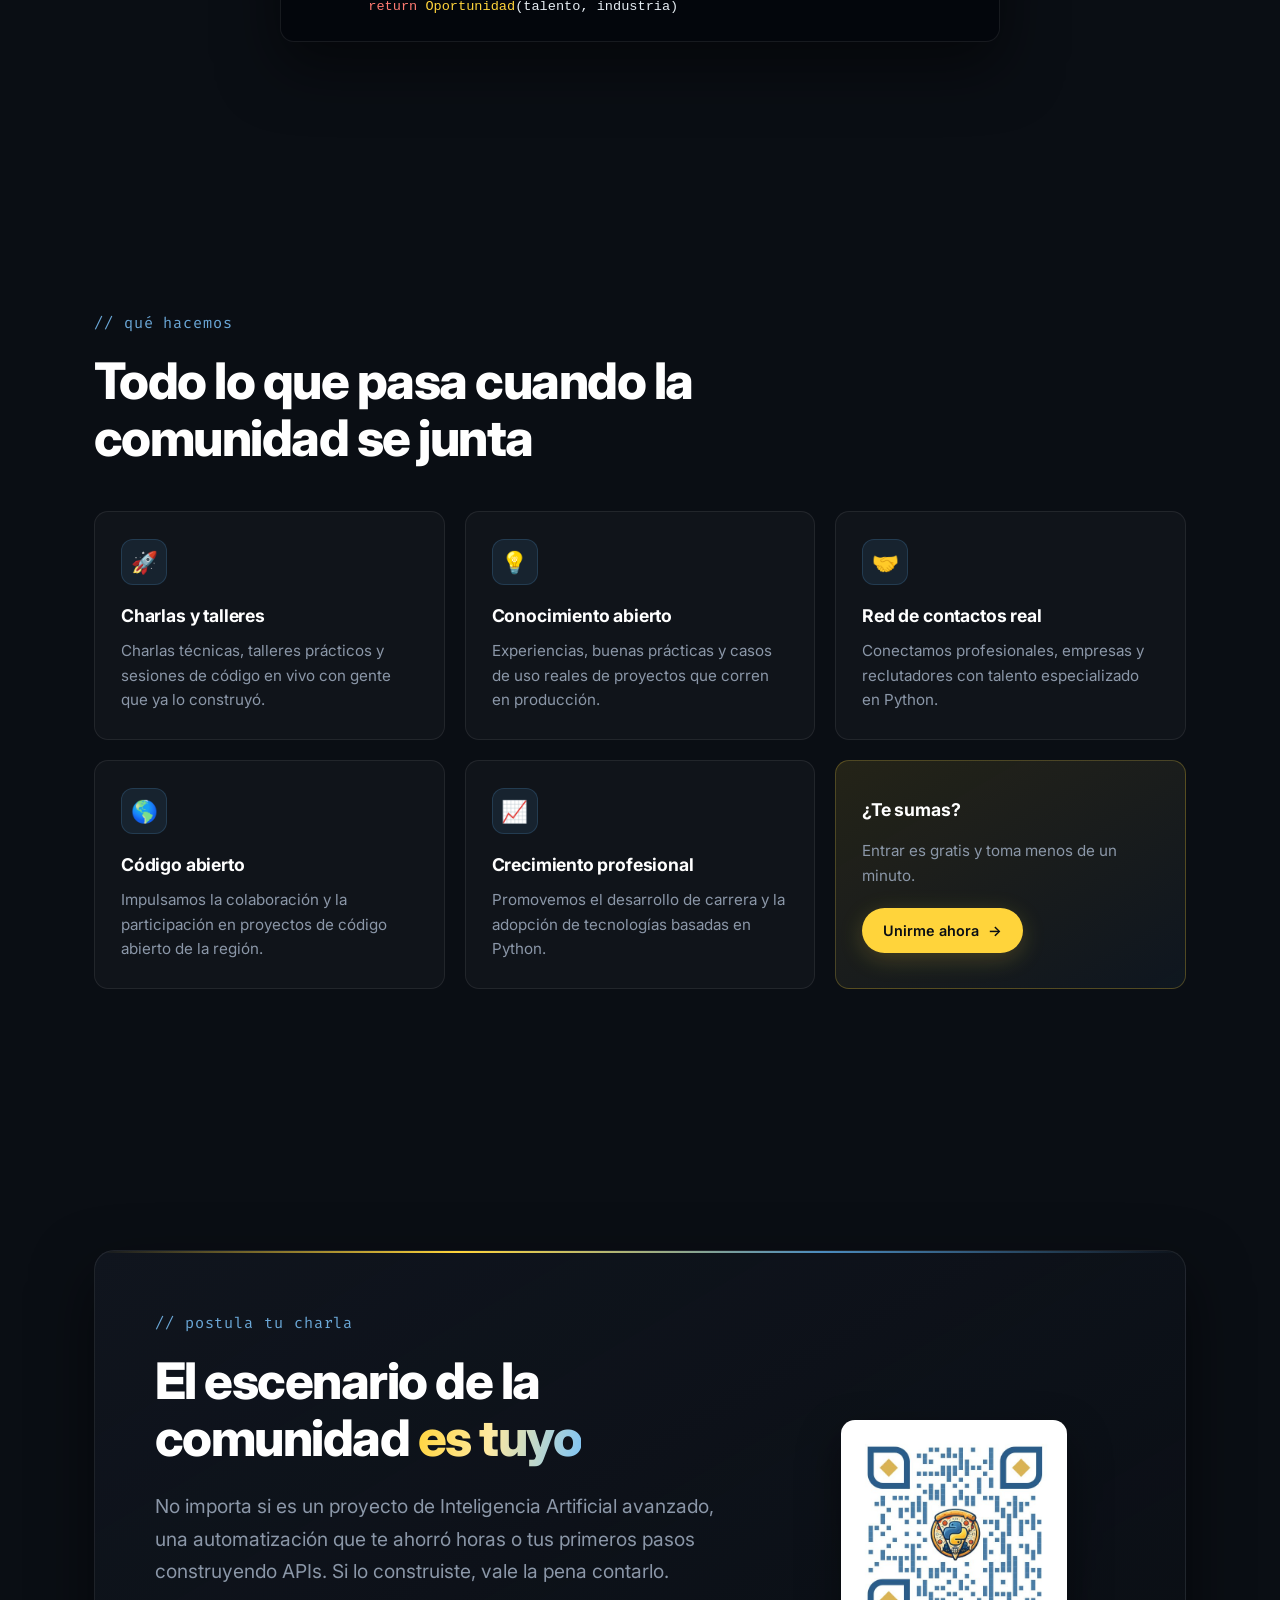
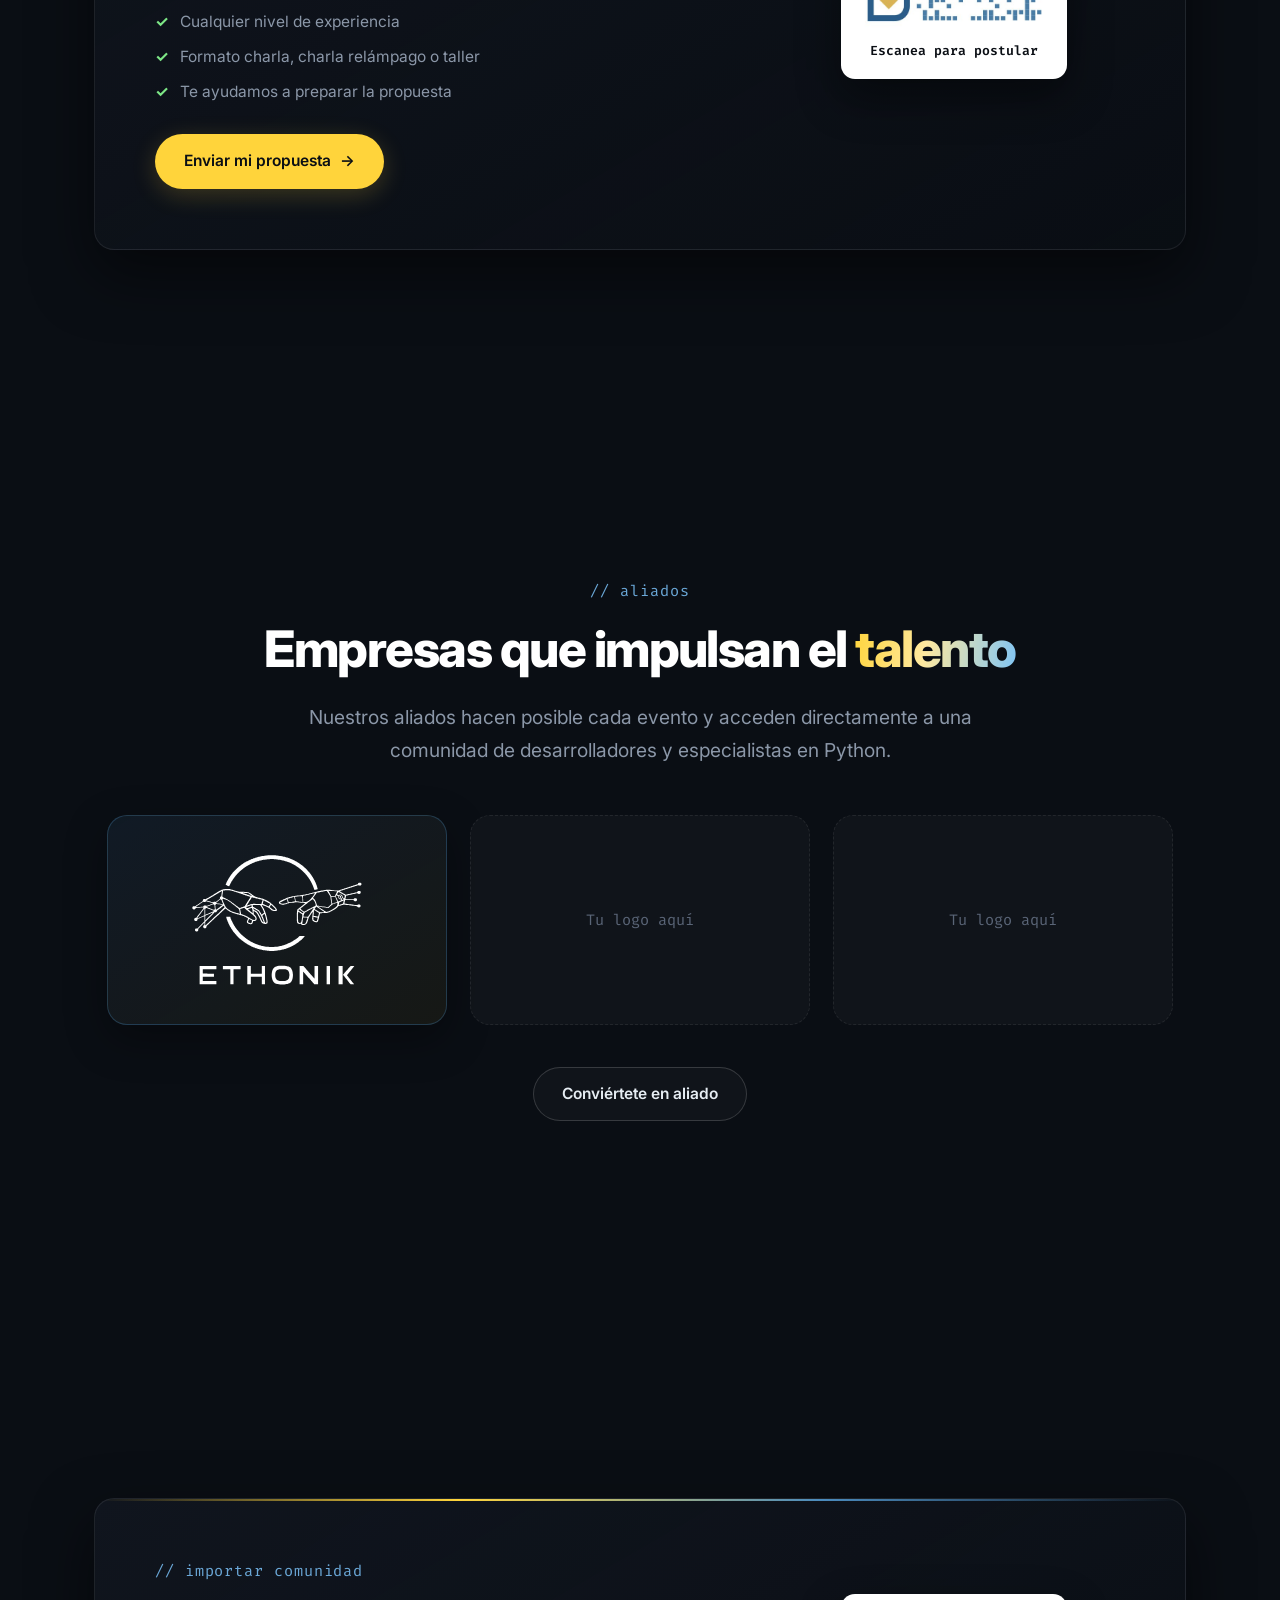
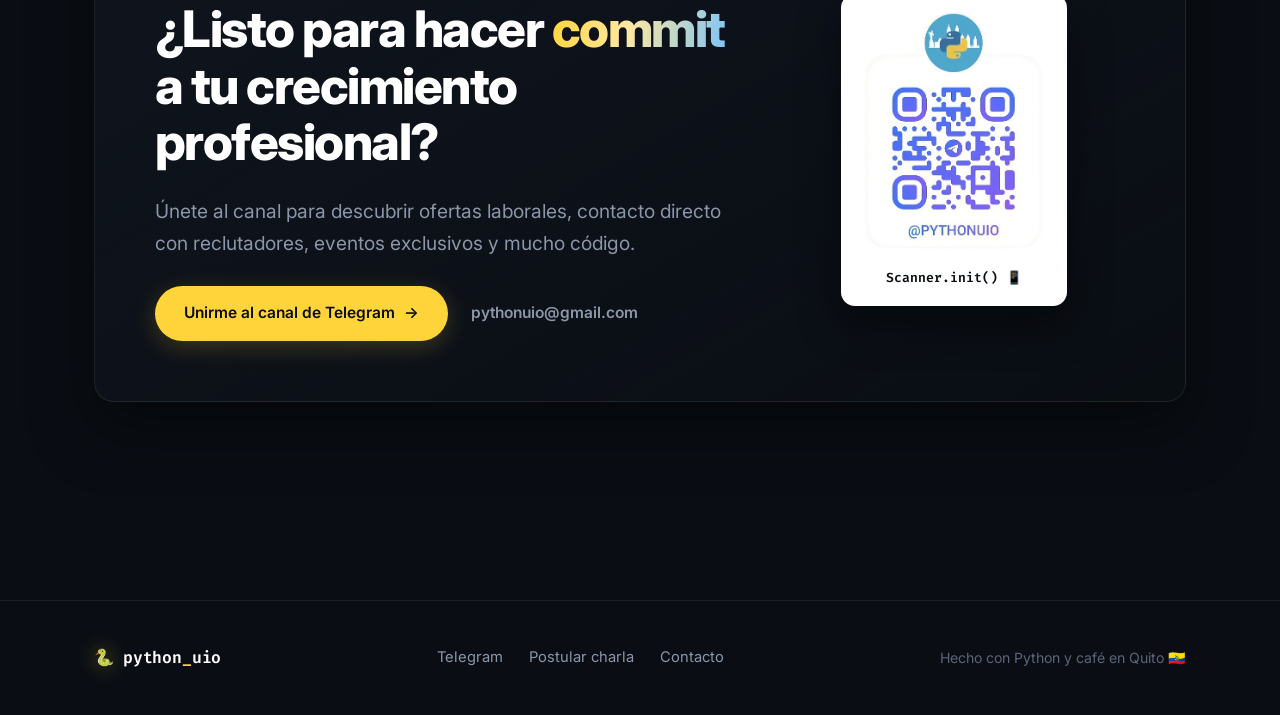
==== commit 929e5fcd: "feat(gui): update Spanish content, sponsors and UX" ====
--- a/index.html
+++ b/index.html
@@ -3,11 +3,11 @@
 <head>
     <meta charset="UTF-8">
     <meta name="viewport" content="width=device-width, initial-scale=1.0">
-    <title>Python UIO | Where Talent Meets Opportunity</title>
-    <meta name="description" content="Python UIO es la comunidad de Quito que conecta talento Python con oportunidades: charlas técnicas, workshops, networking y ofertas laborales. Únete gratis.">
+    <title>Python UIO | Donde el talento encuentra oportunidades</title>
+    <meta name="description" content="Python UIO es la comunidad de Quito que conecta talento Python con oportunidades: charlas técnicas, talleres, red de contactos y ofertas laborales. Únete gratis.">
     <meta property="og:type" content="website">
-    <meta property="og:title" content="Python UIO | Where Talent Meets Opportunity">
-    <meta property="og:description" content="La comunidad Python de Quito: charlas técnicas, workshops, networking y oportunidades laborales. Únete gratis.">
+    <meta property="og:title" content="Python UIO | Donde el talento encuentra oportunidades">
+    <meta property="og:description" content="La comunidad Python de Quito: charlas técnicas, talleres, red de contactos y oportunidades laborales. Únete gratis.">
     <meta property="og:image" content="assets/files/img/sponsor/logo_principal_blanco.svg">
     <meta name="theme-color" content="#0A0E14">
     <link rel="icon" href="data:image/svg+xml,<svg xmlns=%22http://www.w3.org/2000/svg%22 viewBox=%220 0 100 100%22><text y=%22.9em%22 font-size=%2290%22>%F0%9F%90%8D</text></svg>">
@@ -37,7 +37,7 @@
             <a href="#about">Comunidad</a>
             <a href="#what-we-do">Qué hacemos</a>
             <a href="#speakers">Postula tu charla</a>
-            <a href="#sponsors">Partners</a>
+            <a href="#sponsors">Aliados</a>
         </nav>
         <a href="https://t.me/pythonUIO" target="_blank" rel="noopener" class="btn btn-primary btn-sm header-cta">Únete</a>
     </header>
@@ -50,7 +50,7 @@
                 <span class="badge"><span class="badge-dot"></span> Comunidad Python de Quito, Ecuador</span>
 
                 <h1 class="hero-title">
-                    Where Python talent<br>meets <span class="gradient-text">opportunity</span>
+                    Donde el talento Python<br>encuentra <span class="gradient-text">oportunidades</span>
                 </h1>
 
                 <p class="hero-sub">
@@ -77,8 +77,8 @@
 
                 <ul class="hero-meta">
                     <li>Charlas técnicas</li>
-                    <li>Workshops</li>
-                    <li>Networking</li>
+                    <li>Talleres</li>
+                    <li>Red de contactos</li>
                     <li>Ofertas laborales</li>
                 </ul>
             </div>
@@ -89,7 +89,7 @@
             <div class="container text-center">
                 <div class="section-head reveal">
                     <p class="eyebrow">// quiénes somos</p>
-                    <h2 class="section-title">Una comunidad de <span class="gradient-text">builders</span>,<br>no de espectadores</h2>
+                    <h2 class="section-title">Una comunidad de <span class="gradient-text">creadores</span>,<br>no de espectadores</h2>
                     <p class="lead lead-center">
                         Reunimos a profesionales, especialistas y líderes tecnológicos que usan Python para construir
                         soluciones reales en inteligencia artificial, ciencia de datos, desarrollo de software,
@@ -124,8 +124,8 @@
                 <div class="cards">
                     <article class="card reveal">
                         <span class="card-icon">🚀</span>
-                        <h3>Charlas &amp; workshops</h3>
-                        <p>Charlas técnicas, talleres prácticos y sesiones de live coding con gente que ya lo construyó.</p>
+                        <h3>Charlas y talleres</h3>
+                        <p>Charlas técnicas, talleres prácticos y sesiones de código en vivo con gente que ya lo construyó.</p>
                     </article>
                     <article class="card reveal">
                         <span class="card-icon">💡</span>
@@ -134,12 +134,12 @@
                     </article>
                     <article class="card reveal">
                         <span class="card-icon">🤝</span>
-                        <h3>Networking real</h3>
+                        <h3>Red de contactos real</h3>
                         <p>Conectamos profesionales, empresas y reclutadores con talento especializado en Python.</p>
                     </article>
                     <article class="card reveal">
                         <span class="card-icon">🌎</span>
-                        <h3>Open source</h3>
+                        <h3>Código abierto</h3>
                         <p>Impulsamos la colaboración y la participación en proyectos de código abierto de la región.</p>
                     </article>
                     <article class="card reveal">
@@ -163,15 +163,15 @@
             <div class="container">
                 <div class="panel speaker-panel reveal">
                     <div class="panel-content">
-                        <p class="eyebrow">// call for speakers</p>
+                        <p class="eyebrow">// postula tu charla</p>
                         <h2 class="section-title">El escenario de la comunidad <span class="gradient-text">es tuyo</span></h2>
                         <p class="lead">
-                            No importa si es un proyecto de Machine Learning avanzado, una automatización que te ahorró
+                            No importa si es un proyecto de Inteligencia Artificial avanzado, una automatización que te ahorró
                             horas o tus primeros pasos construyendo APIs. Si lo construiste, vale la pena contarlo.
                         </p>
                         <ul class="check-list">
                             <li>Cualquier nivel de experiencia</li>
-                            <li>Formato charla, lightning talk o workshop</li>
+                            <li>Formato charla, charla relámpago o taller</li>
                             <li>Te ayudamos a preparar la propuesta</li>
                         </ul>
                         <a href="https://forms.gle/XaKXWGxTpWt2G3pf8" target="_blank" rel="noopener" class="btn btn-primary">
@@ -180,7 +180,7 @@
                     </div>
                     <div class="panel-aside">
                         <div class="qr-card">
-                            <img src="assets/files/img/QR propuesta.svg" alt="Código QR para enviar una propuesta de charla" class="qr-img">
+                            <img src="assets/files/img/qr_propuesta.jpg" alt="Código QR para enviar una propuesta de charla" class="qr-img">
                             <p class="qr-label">Escanea para postular</p>
                         </div>
                     </div>
@@ -192,10 +192,10 @@
         <section id="sponsors" class="section">
             <div class="container text-center">
                 <div class="section-head reveal">
-                    <p class="eyebrow">// partners</p>
+                    <p class="eyebrow">// aliados</p>
                     <h2 class="section-title">Empresas que impulsan el <span class="gradient-text">talento</span></h2>
                     <p class="lead lead-center">
-                        Nuestros partners hacen posible cada evento y acceden directamente a una comunidad
+                        Nuestros aliados hacen posible cada evento y acceden directamente a una comunidad
                         de desarrolladores y especialistas en Python.
                     </p>
                 </div>
@@ -210,7 +210,7 @@
 
                 <div class="reveal">
                     <a href="mailto:pythonuio@gmail.com?subject=Quiero%20ser%20partner%20de%20Python%20UIO" class="btn btn-outline">
-                        Conviértete en partner
+                        Conviértete en aliado
                     </a>
                 </div>
             </div>
@@ -221,12 +221,12 @@
             <div class="container">
                 <div class="panel final-cta reveal">
                     <div class="panel-content">
-                        <p class="eyebrow">// import comunidad</p>
+                        <p class="eyebrow">// importar comunidad</p>
                         <h2 class="section-title">
                             ¿Listo para hacer <span class="gradient-text">commit</span><br>a tu crecimiento profesional?
                         </h2>
                         <p class="lead">
-                            Únete al canal para descubrir ofertas laborales, networking directo con reclutadores,
+                            Únete al canal para descubrir ofertas laborales, contacto directo con reclutadores,
                             eventos exclusivos y mucho código.
                         </p>
                         <div class="hero-actions">
@@ -247,6 +247,12 @@
         </section>
 
     </main>
+
+    <!-- Footer persistente para patrocinadores (Estilo Presentación) -->
+    <div class="presentation-footer" aria-label="Patrocinadores">
+        <span class="presentation-sponsor-text">Impulsado por:</span>
+        <img src="assets/files/img/sponsor/UTE-logo-blancoai-shadow.png" alt="Ethonik" class="presentation-sponsor-logo">
+    </div>
 
     <footer class="site-footer">
         <div class="container footer-inner">
@@ -266,4 +272,4 @@
     <!-- Ruta al script -->
     <script src="assets/js/script.js"></script>
 </body>
-</html>
+</html>
--- a/assets/css/style.css
+++ b/assets/css/style.css
@@ -32,11 +32,16 @@
 
 html {
     scroll-behavior: smooth;
-    scroll-padding-top: 90px;
-    /* Sensación de diapositiva: 'proximity' encaja cada sección al soltar el scroll,
-       pero (a diferencia de 'mandatory') nunca atrapa al usuario si una sección
-       llega a superar la altura de la pantalla. */
-    scroll-snap-type: y proximity;
+    /* Efecto PowerPoint: Fuerza el encaje exacto en la sección */
+    scroll-snap-type: y mandatory;
+    
+    /* Oculta la barra de scroll en Firefox */
+    scrollbar-width: none; 
+}
+
+/* Oculta la barra de scroll en Chrome, Safari y Edge */
+::-webkit-scrollbar {
+    display: none;
 }
 
 body {
@@ -53,16 +58,6 @@
 a { color: inherit; }
 
 ::selection { background: rgba(255, 212, 59, 0.28); color: #fff; }
-
-/* Scrollbar */
-::-webkit-scrollbar { width: 10px; }
-::-webkit-scrollbar-track { background: var(--bg); }
-::-webkit-scrollbar-thumb {
-    background: #232b38;
-    border-radius: 10px;
-    border: 2px solid var(--bg);
-}
-::-webkit-scrollbar-thumb:hover { background: #313b4d; }
 
 /* ============================================
    Ambiente: orbes + rejilla
@@ -130,16 +125,14 @@
 
 main { position: relative; z-index: 1; }
 
-/* Cada sección es una "diapositiva": ocupa la pantalla y centra su contenido.
-   min-height (no height) permite crecer si el contenido no cabe, en vez de recortarlo. */
+/* Configuración de las "Diapositivas" (Slide) */
 .section,
 .hero {
     min-height: 100vh;
     display: flex;
     align-items: center;
-    /* Relativo al alto de la ventana para que cada sección quepa en una pantalla */
     padding: clamp(56px, 8vh, 112px) 0;
-    scroll-snap-align: center;
+    scroll-snap-align: start; /* Ancla la vista a la parte superior de la sección */
 }
 
 .text-center { text-align: center; }
@@ -159,7 +152,6 @@
 }
 
 .section-title {
-    /* min(vw, vh) evita que el titular se desborde en pantallas anchas pero bajas */
     font-size: clamp(1.95rem, min(4.4vw, 5.6vh), 3.4rem);
     font-weight: 800;
     line-height: 1.12;
@@ -169,7 +161,6 @@
 }
 
 .gradient-text {
-    /* Pasa por un ámbar claro para no desaturarse entre el amarillo y el azul */
     background: linear-gradient(100deg, #FFD43B 0%, #FFE9A0 44%, #7FC4F5 100%);
     -webkit-background-clip: text;
     background-clip: text;
@@ -294,7 +285,6 @@
    Hero
    ============================================ */
 .hero {
-    /* Más aire arriba para despejar el header fijo */
     padding: clamp(88px, 12vh, 144px) 0 clamp(48px, 7vh, 88px);
 }
 
@@ -384,7 +374,6 @@
     margin: 0 auto;
 }
 
-/* Bloque de código centrado en la diapositiva "quiénes somos" */
 .code-card-center {
     max-width: 720px;
     margin: 0 auto;
@@ -677,7 +666,7 @@
    ============================================ */
 @media (max-width: 940px) {
     .panel {
-        grid-template-columns: 1fr;
+        grid-template-columns: 1fr; /* ¡Esta línea estaba desaparecida y rompía tu imagen! */
         gap: 40px;
         padding: 44px 32px;
         text-align: center;
@@ -692,8 +681,7 @@
     .site-nav { display: none; }
 }
 
-/* En pantallas bajas o angostas el contenido supera la altura de la ventana:
-   ahí el encaje de diapositiva estorba más de lo que aporta. */
+/* En pantallas bajas o angostas deshabilitamos el encaje mandatory para que no corte el contenido */
 @media (max-height: 700px), (max-width: 640px) {
     html { scroll-snap-type: none; }
     .section, .hero { min-height: auto; }
@@ -723,3 +711,67 @@
     }
     .reveal { opacity: 1; transform: none; }
 }
+
+/* ============================================
+   Footer Persistente de Patrocinadores (Estilo PowerPoint)
+   ============================================ */
+.presentation-footer {
+    position: fixed;
+    bottom: 24px;
+    right: 32px;
+    z-index: 90; /* Por encima de las diapositivas, debajo del header */
+    display: flex;
+    align-items: center;
+    gap: 14px;
+    background: rgba(10, 14, 20, 0.65);
+    backdrop-filter: blur(10px);
+    -webkit-backdrop-filter: blur(10px);
+    padding: 10px 22px;
+    border-radius: 100px;
+    border: 1px solid var(--border);
+    opacity: 0.7; /* Ligeramente transparente para no distraer */
+    transition: all 0.3s ease;
+}
+
+.presentation-footer:hover {
+    opacity: 1;
+    border-color: var(--border-strong);
+    transform: translateY(-2px);
+}
+
+.presentation-sponsor-text {
+    font-family: var(--font-code);
+    font-size: 0.75rem;
+    color: var(--text-dim);
+    letter-spacing: 0.02em;
+}
+
+.presentation-sponsor-logo {
+    height: 22px;
+    width: auto;
+    /* Efecto para que resalte sutilmente */
+    filter: brightness(0.9);
+    transition: filter 0.3s ease;
+}
+
+.presentation-footer:hover .presentation-sponsor-logo {
+    filter: brightness(1.1);
+}
+
+/* Adaptación para pantallas pequeñas (celulares) */
+@media (max-width: 640px) {
+    .presentation-footer {
+        bottom: 16px;
+        right: 16px;
+        padding: 8px 16px;
+    }
+    
+    .presentation-sponsor-text {
+        /* Ocultamos el texto en móvil para que el logo no ocupe mucho espacio */
+        display: none; 
+    }
+    
+    .presentation-sponsor-logo {
+        height: 18px;
+    }
+}
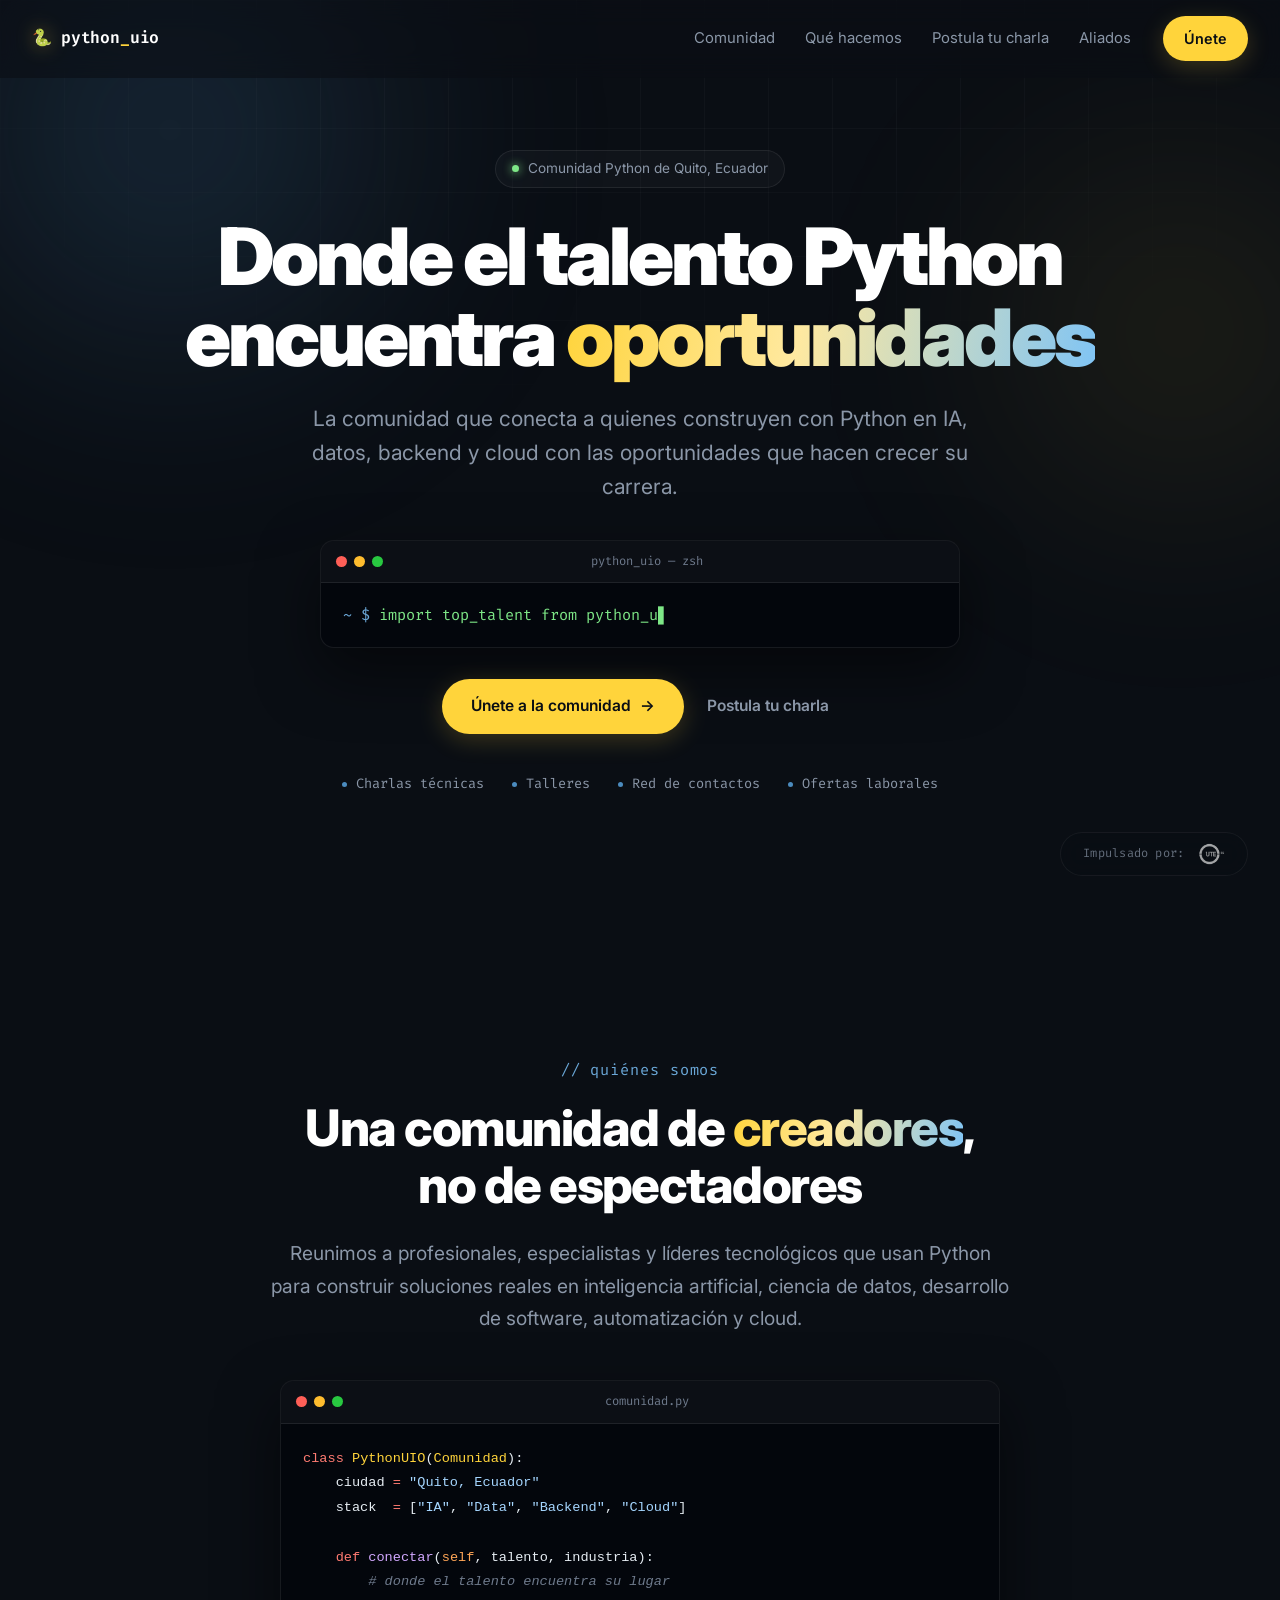
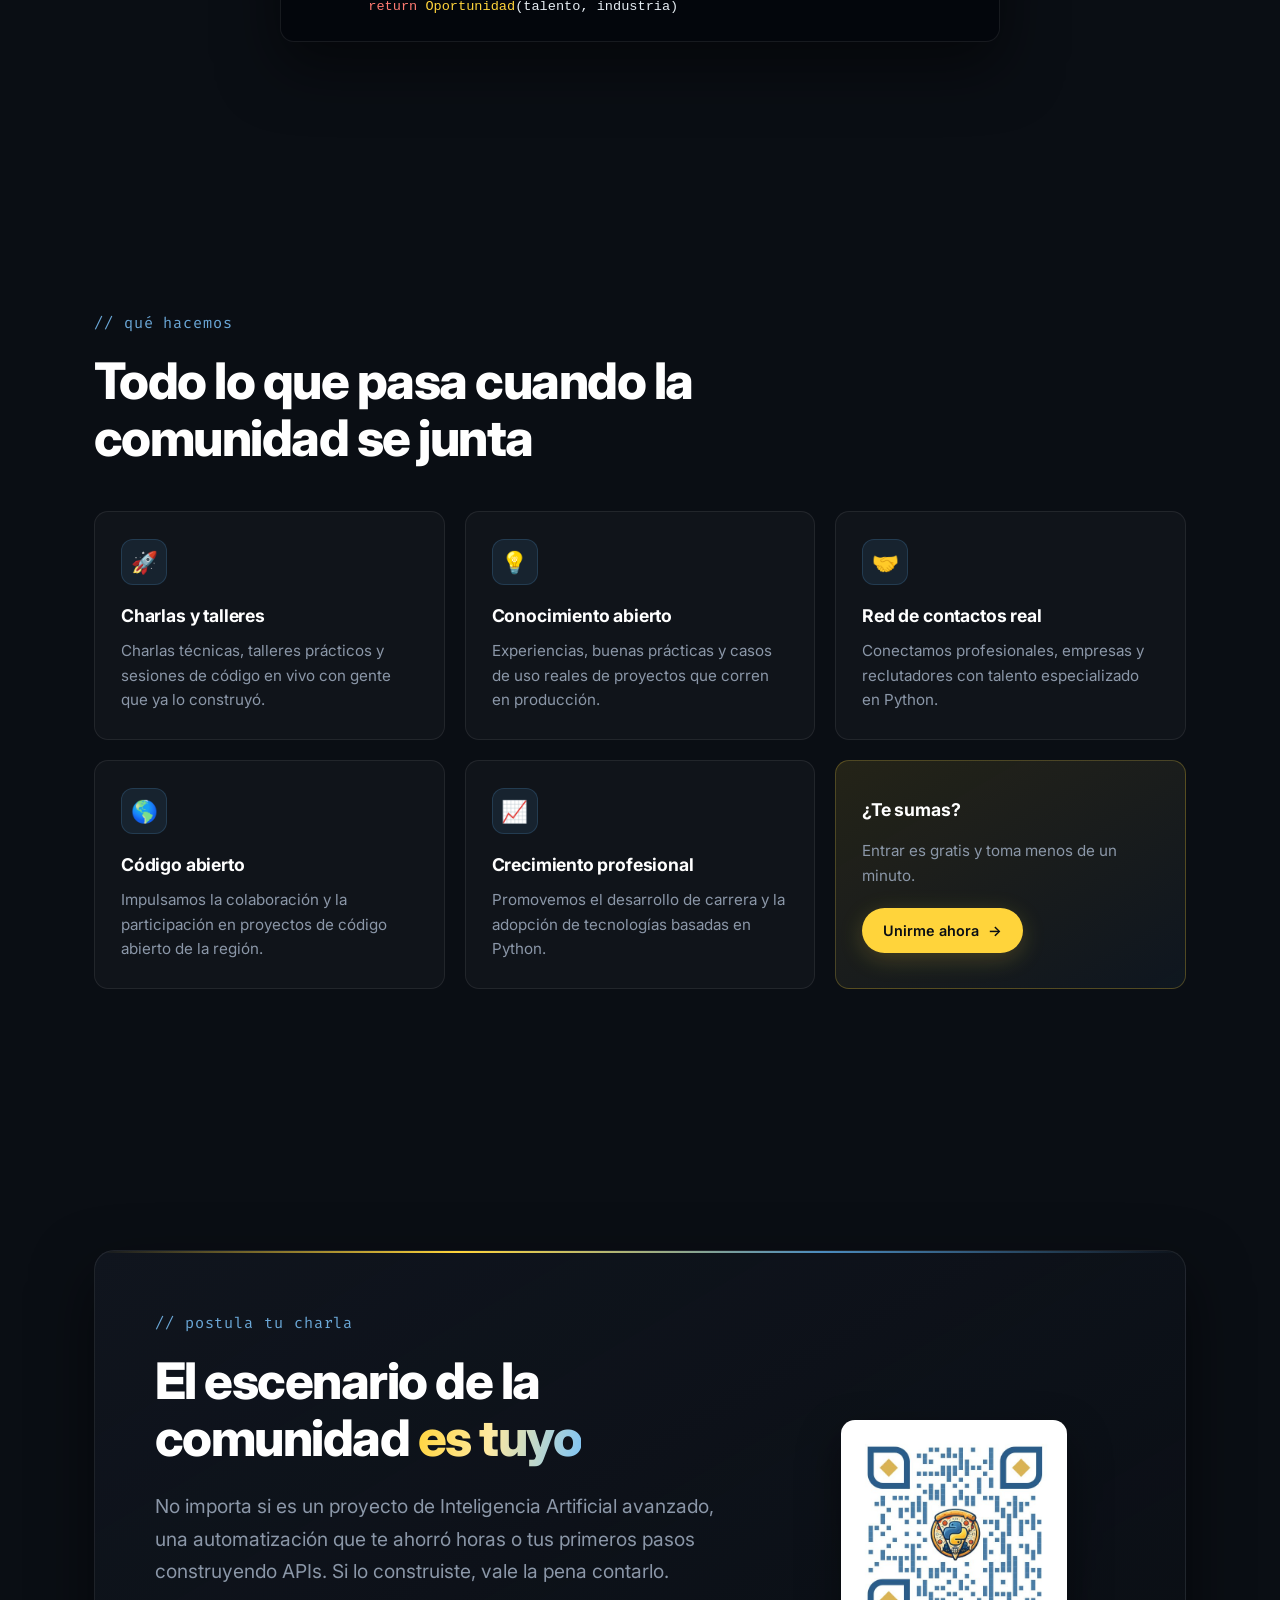
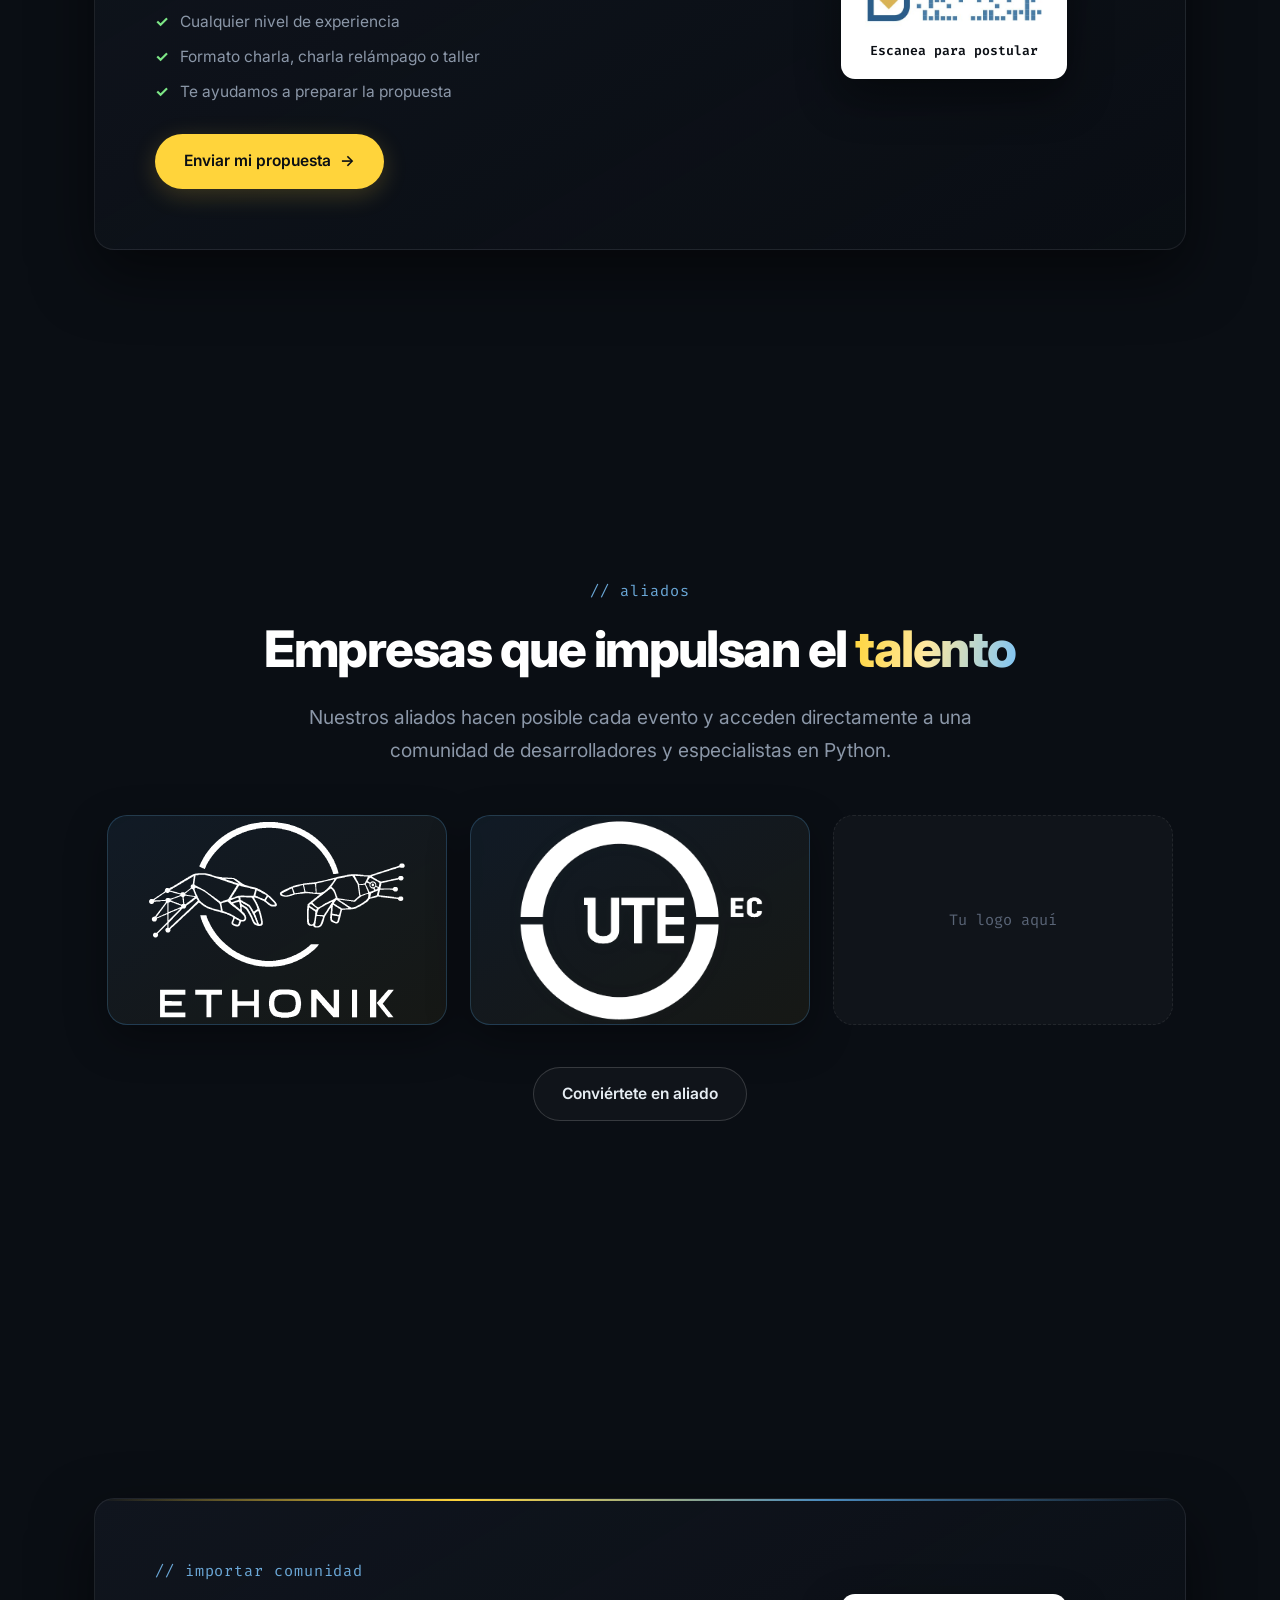
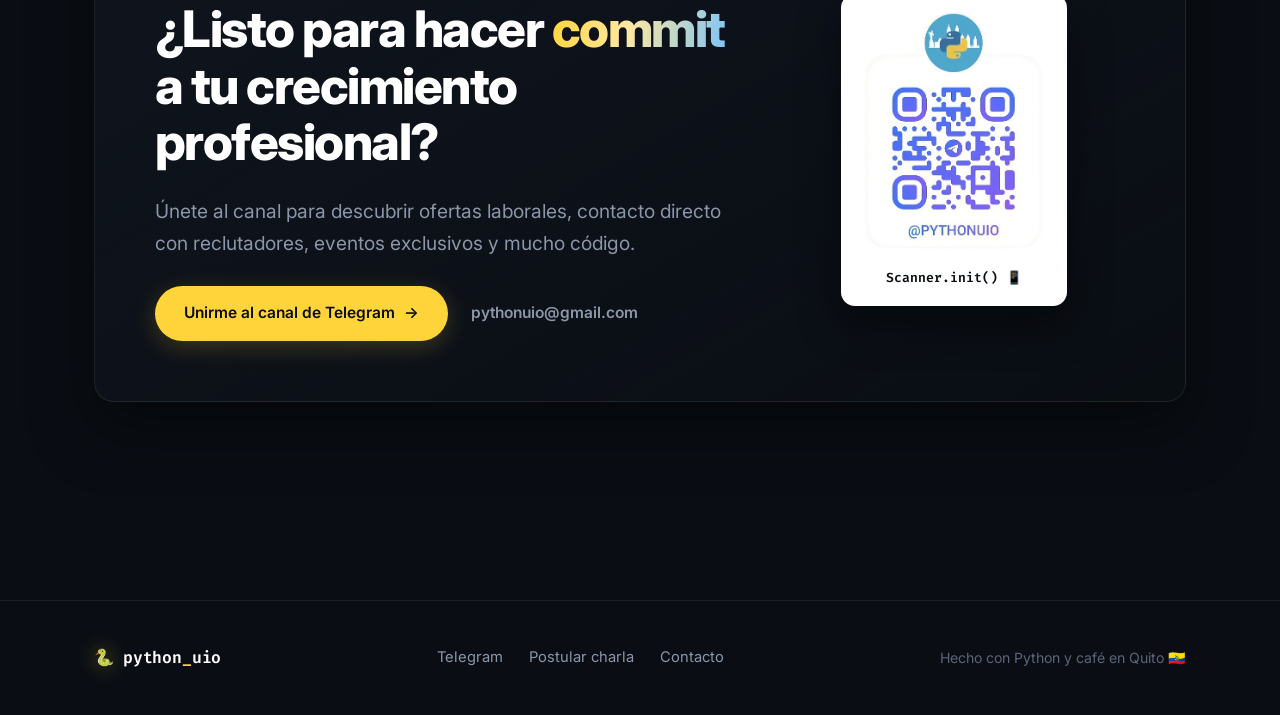
==== commit f4471596: "feat(gui): add links to sponsor images" ====
--- a/index.html
+++ b/index.html
@@ -202,9 +202,15 @@
 
                 <div class="sponsors reveal">
                     <div class="sponsor sponsor-featured">
-                        <img src="assets/files/img/sponsor/logo_principal_blanco.svg" alt="Ethonik">
-                    </div>
-                    <div class="sponsor sponsor-empty"><span>Tu logo aquí</span></div>
+                        <a href="https://ethonik.com" target="_blank">
+                            <img src="assets/files/img/sponsor/logo_principal_blanco.svg" alt="Ethonik">
+                        </a>
+                    </div>
+                    <div class="sponsor sponsor-featured">
+                        <a href="https://ute.edu.ec/" target="_blank">
+                            <img src="assets/files/img/sponsor/UTE-logo-blancoai-shadow.png" alt="UTE">
+                        </a>
+                    </div>
                     <div class="sponsor sponsor-empty"><span>Tu logo aquí</span></div>
                 </div>
 
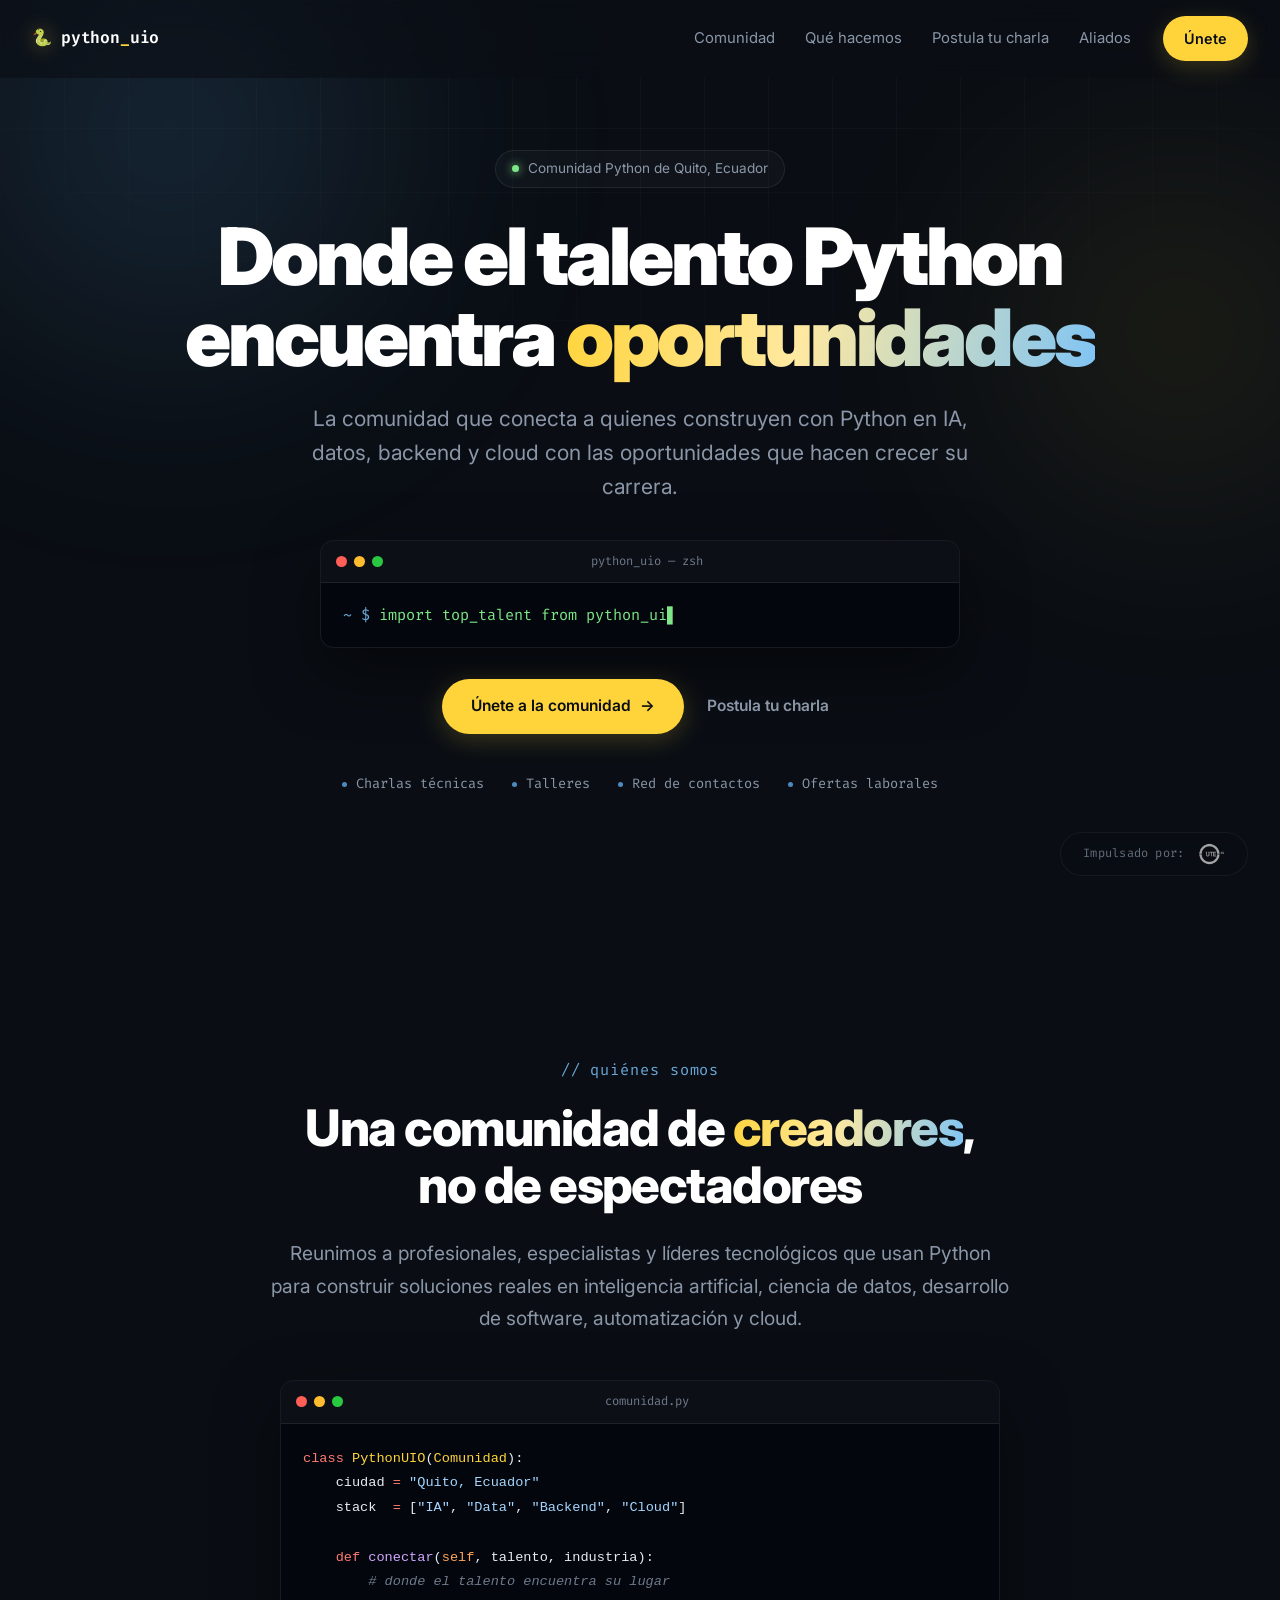
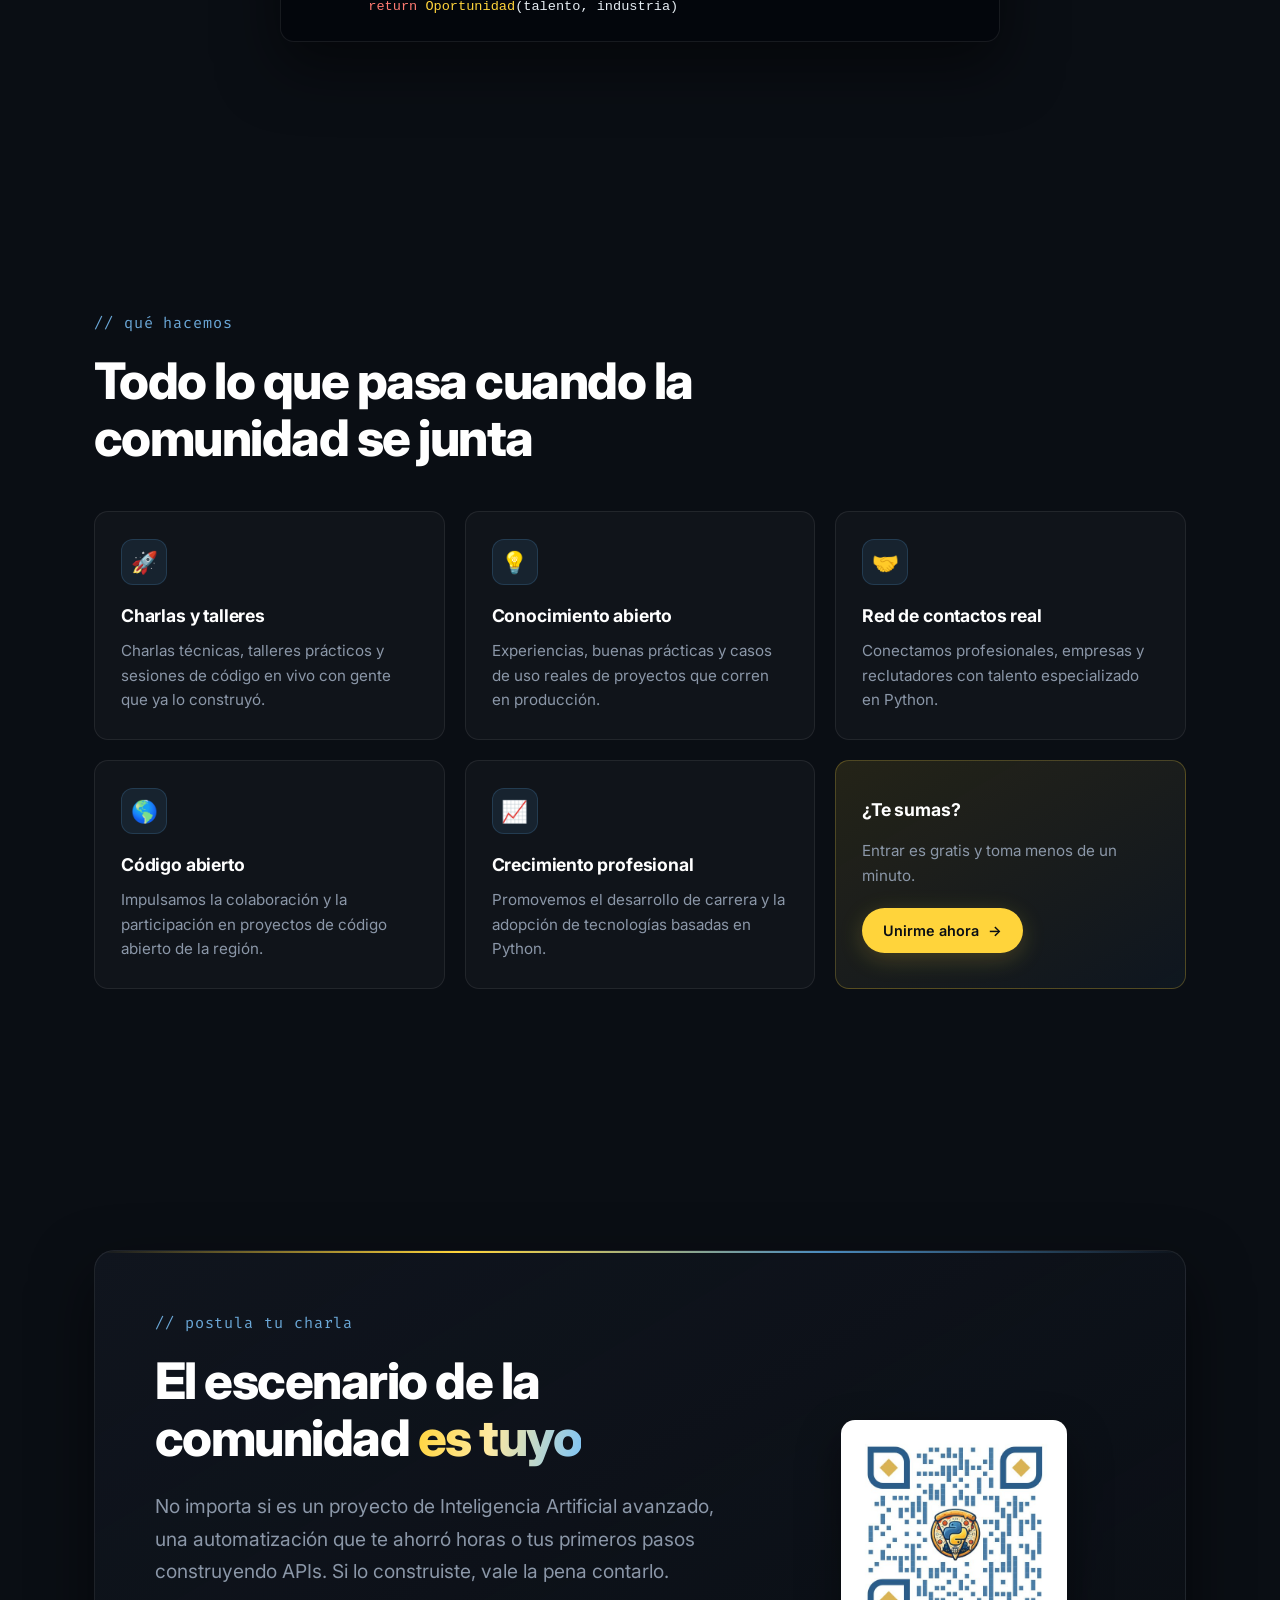
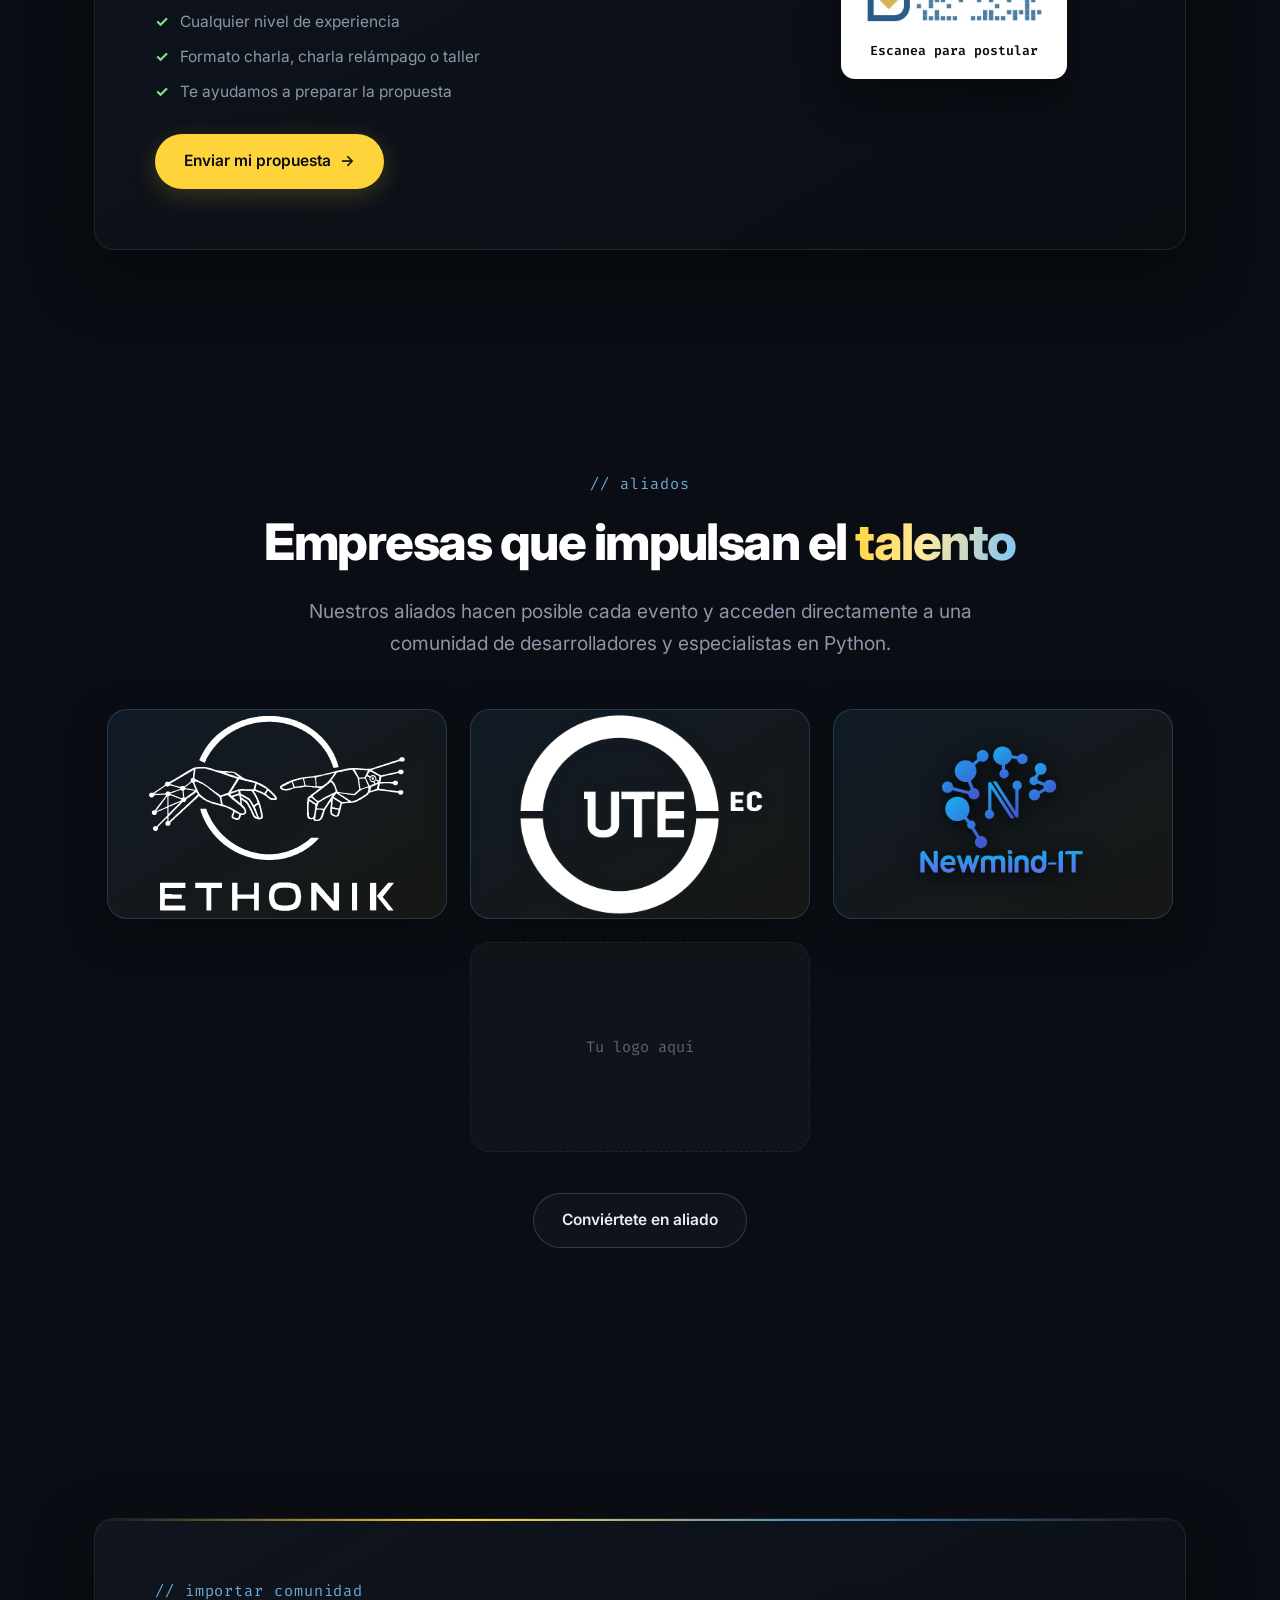
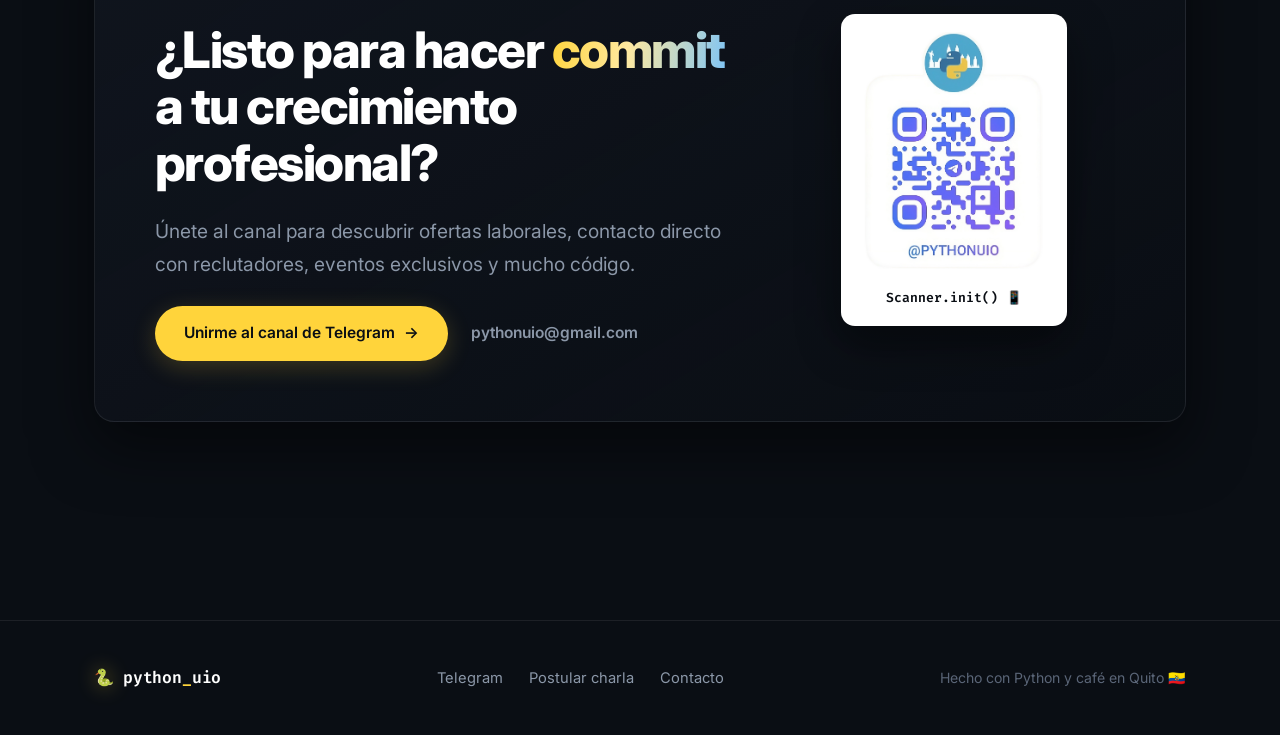
==== commit d433f44f: "feat(gui): add new partner" ====
--- a/index.html
+++ b/index.html
@@ -211,6 +211,11 @@
                             <img src="assets/files/img/sponsor/UTE-logo-blancoai-shadow.png" alt="UTE">
                         </a>
                     </div>
+                    <div class="sponsor sponsor-featured">
+                        <a href="https://www.newmind-it.com" target="_blank">
+                            <img src="assets/files/img/sponsor/Logo-newMind.svg" alt="UTE">
+                        </a>
+                    </div>
                     <div class="sponsor sponsor-empty"><span>Tu logo aquí</span></div>
                 </div>
 
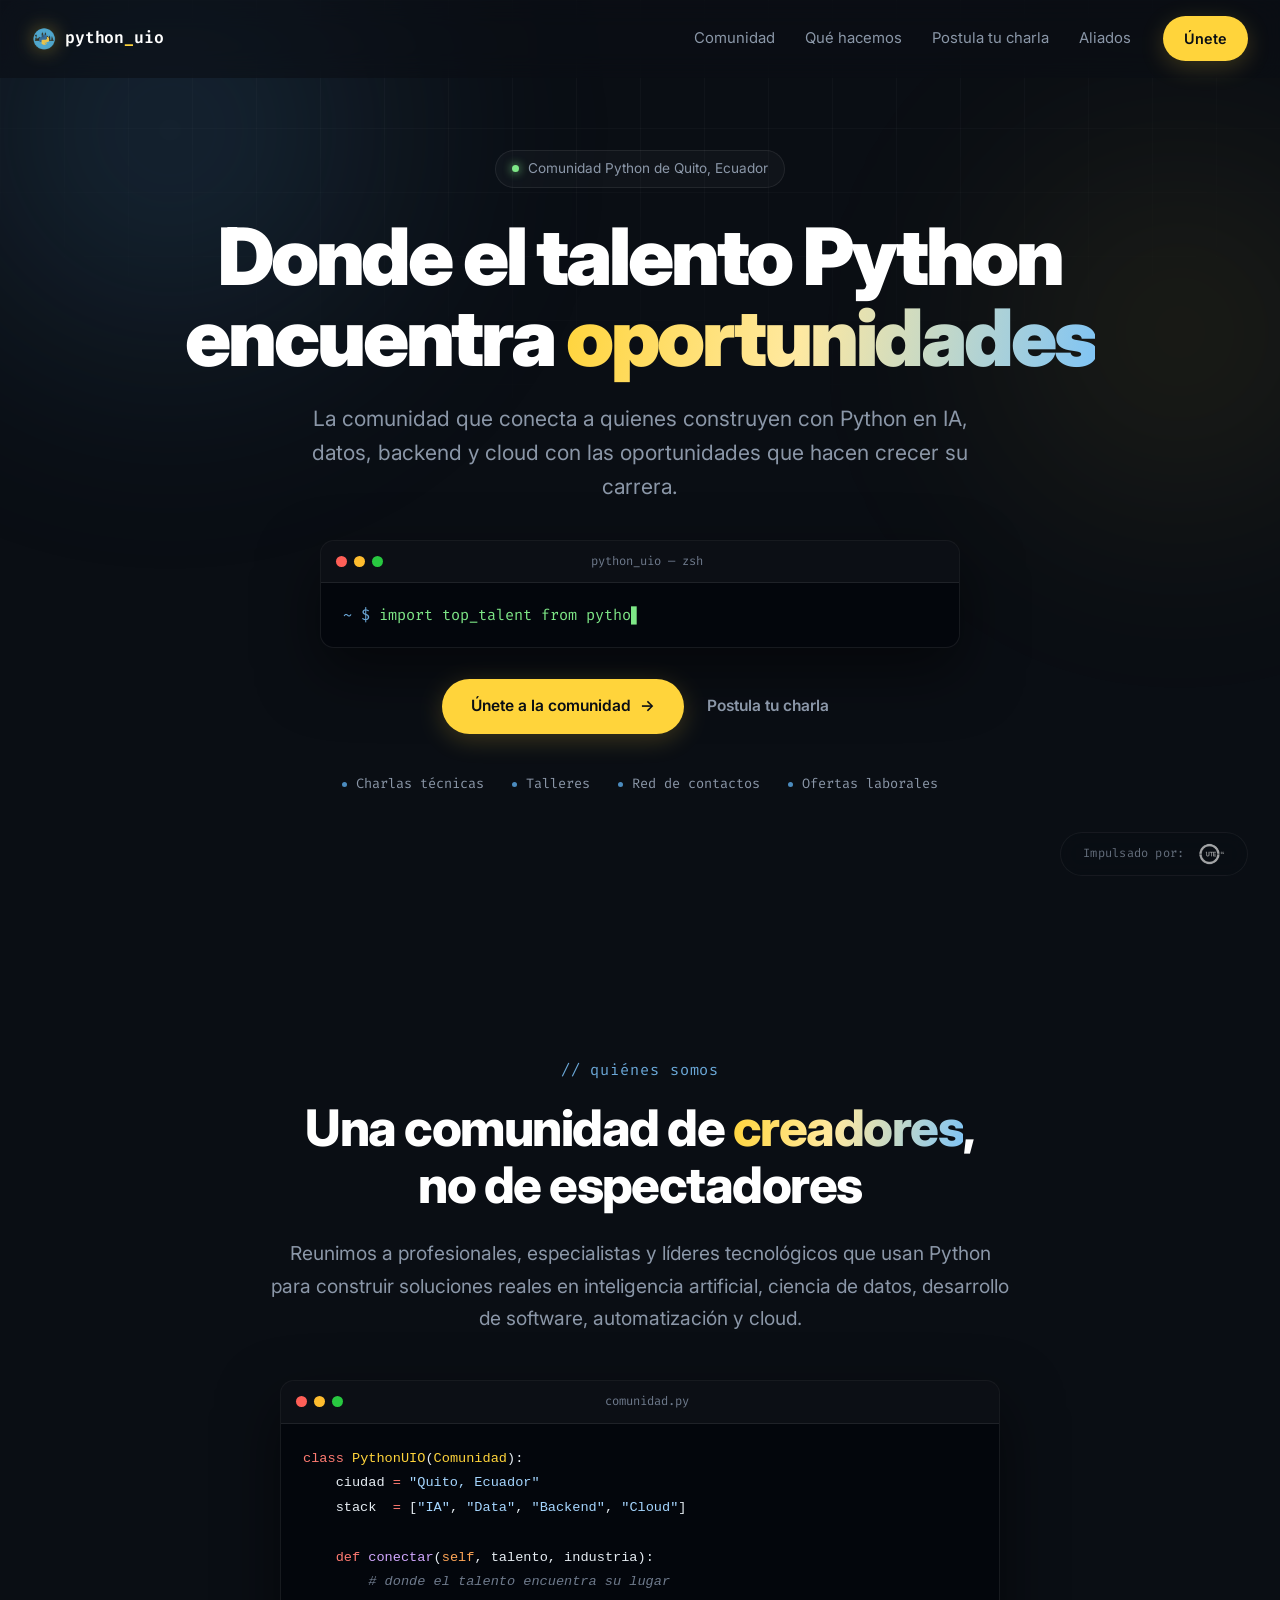
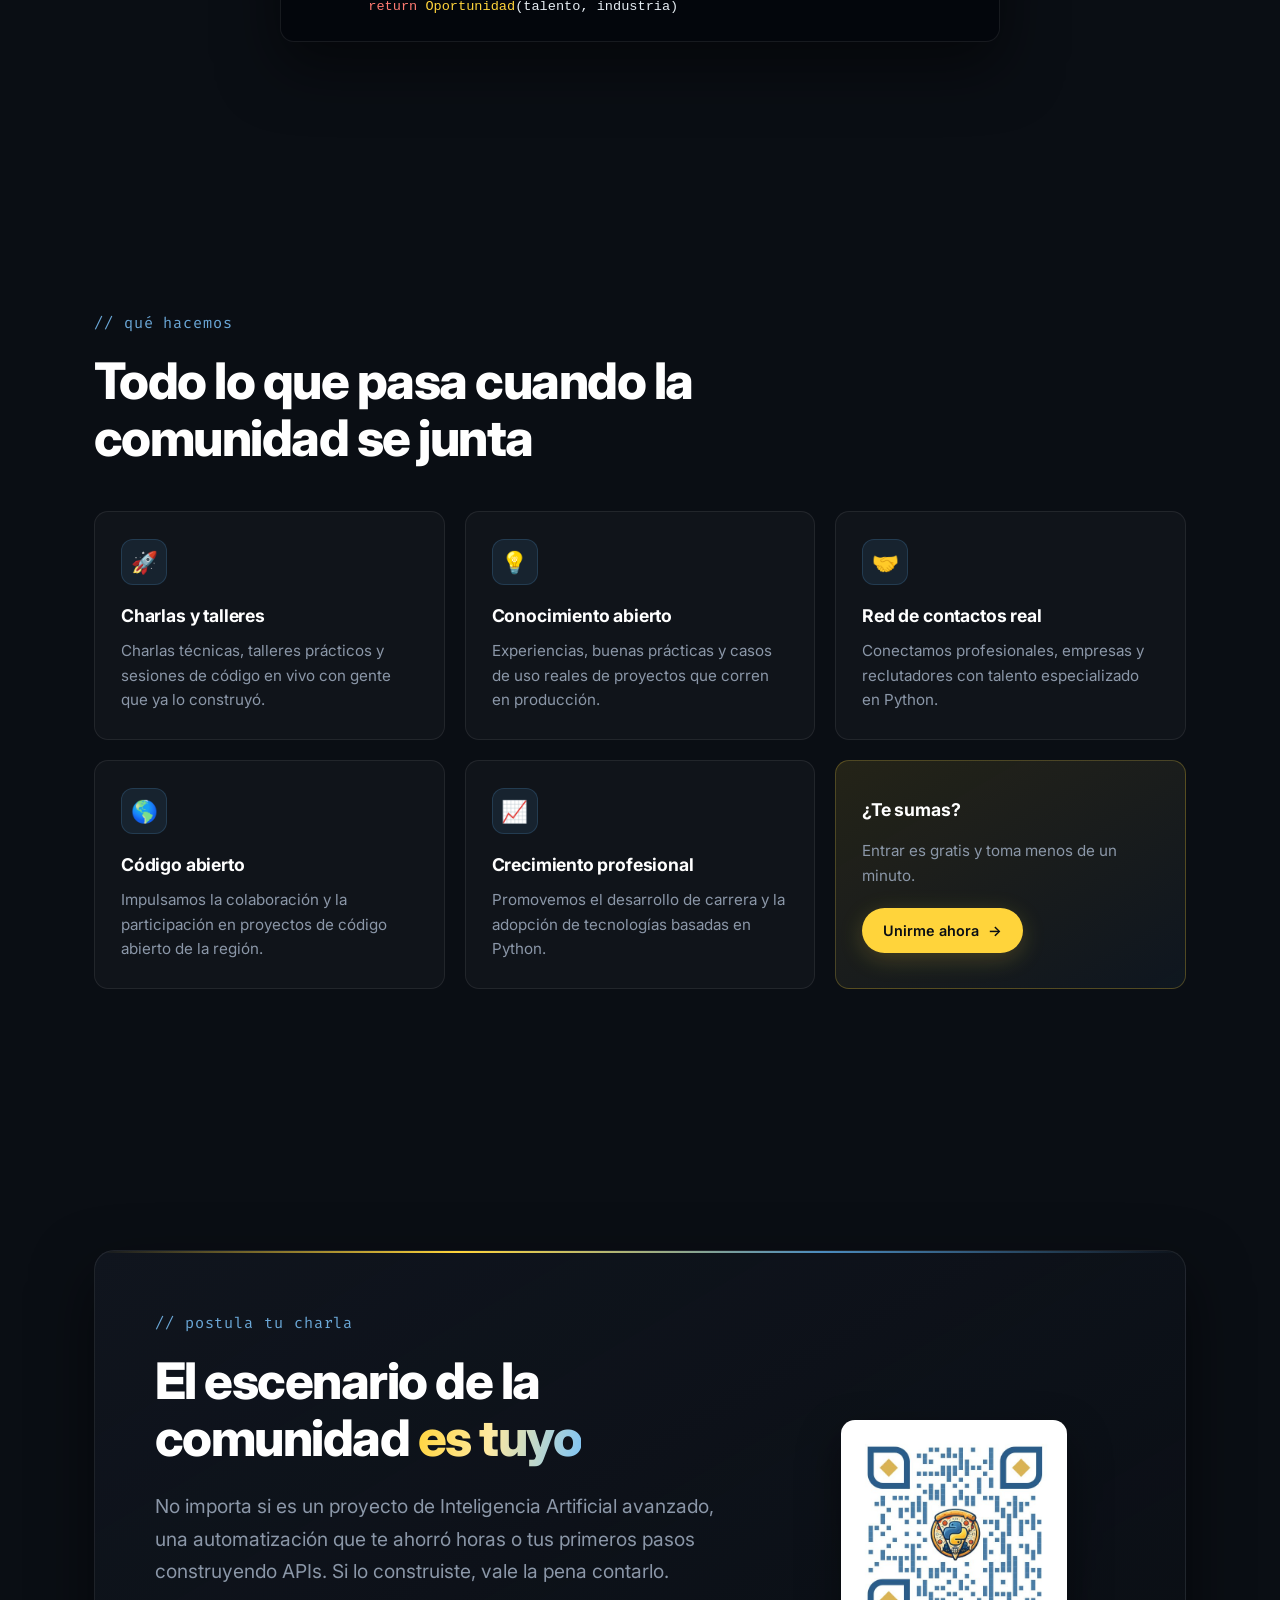
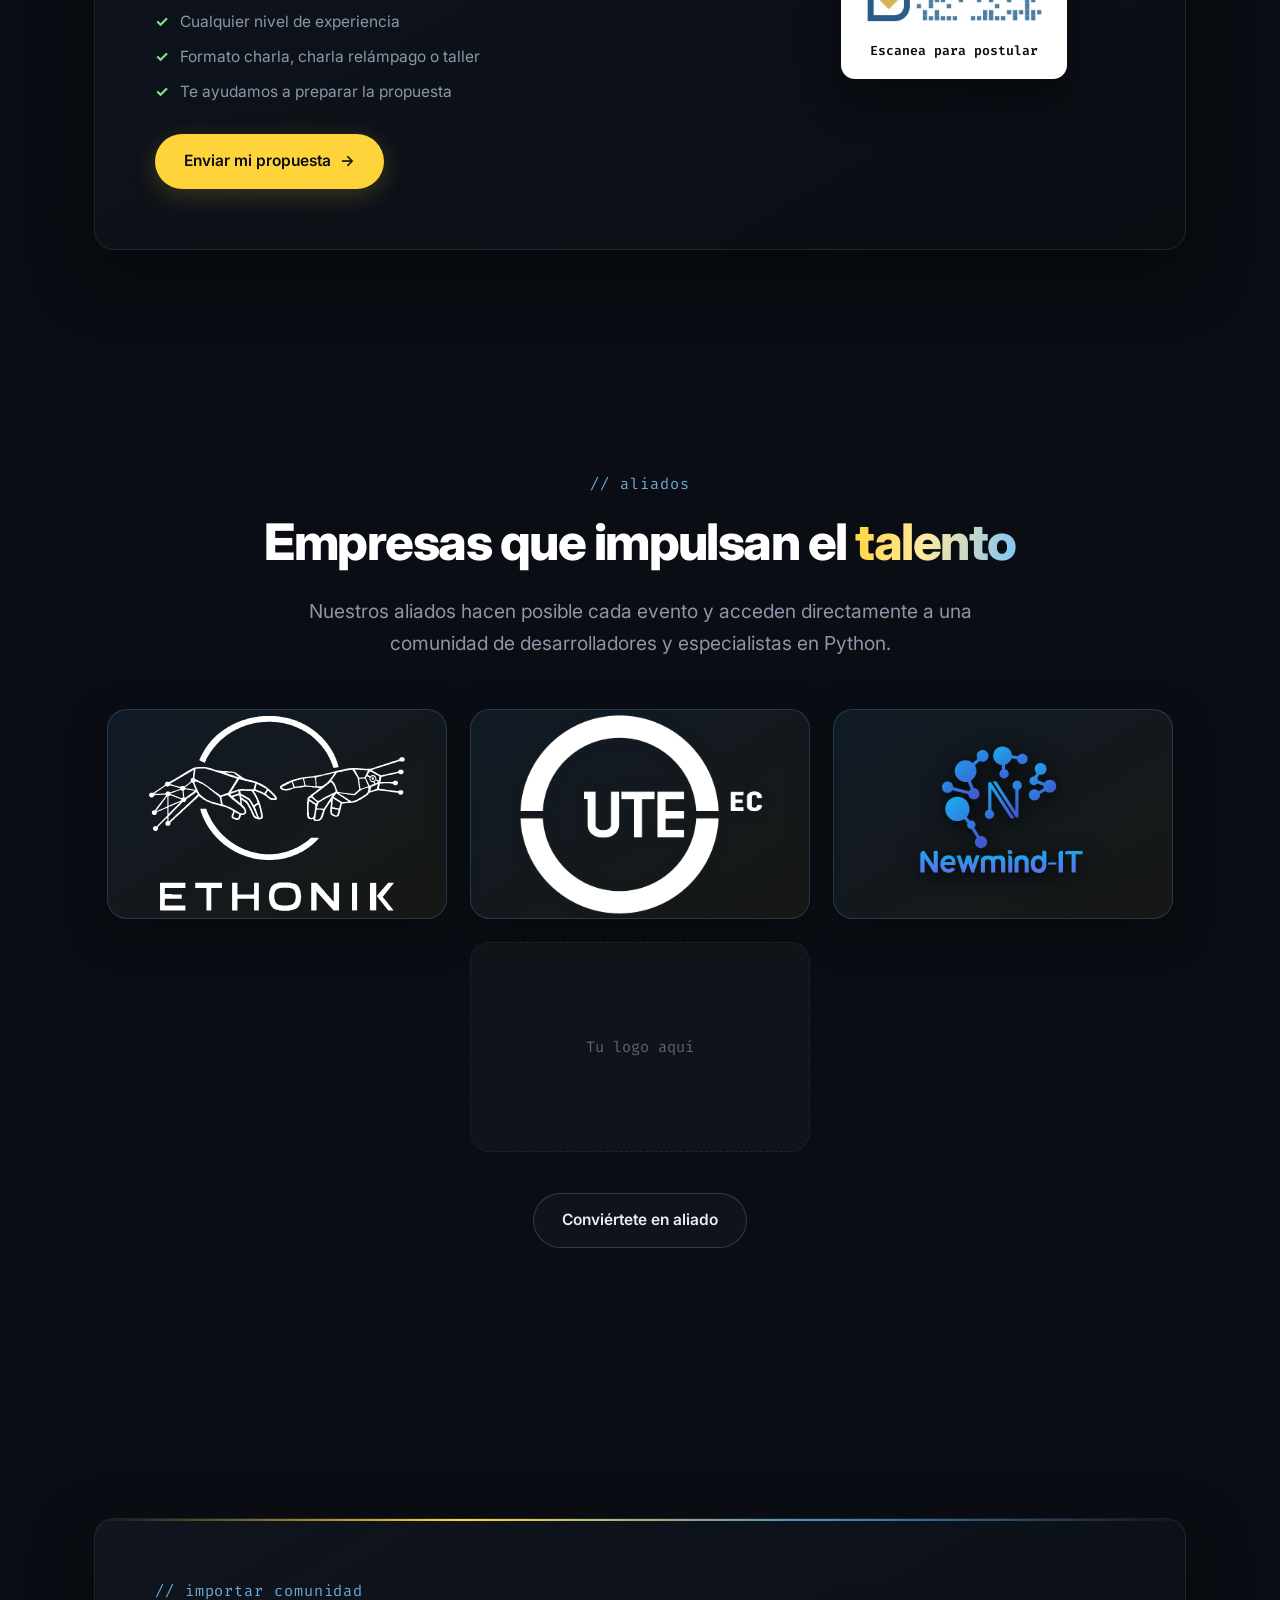
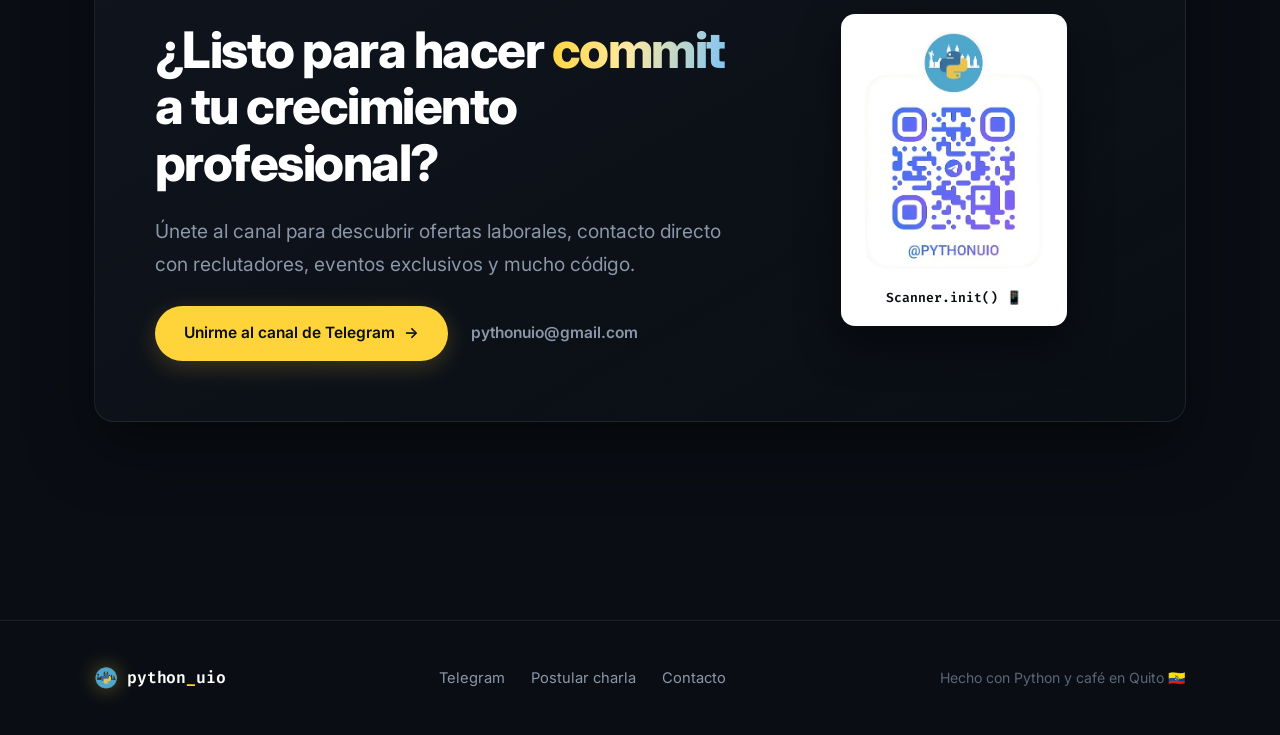
==== commit 4acce954: "feat(gui): add official partner icons" ====
--- a/index.html
+++ b/index.html
@@ -10,8 +10,7 @@
     <meta property="og:description" content="La comunidad Python de Quito: charlas técnicas, talleres, red de contactos y oportunidades laborales. Únete gratis.">
     <meta property="og:image" content="assets/files/img/sponsor/logo_principal_blanco.svg">
     <meta name="theme-color" content="#0A0E14">
-    <link rel="icon" href="data:image/svg+xml,<svg xmlns=%22http://www.w3.org/2000/svg%22 viewBox=%220 0 100 100%22><text y=%22.9em%22 font-size=%2290%22>%F0%9F%90%8D</text></svg>">
-    <!-- Ruta a los estilos -->
+    <link rel="icon" type="image/png" href="assets/files/img/Python_uio.png">
     <link rel="stylesheet" href="assets/css/style.css">
     <!-- Fuentes: Fira Code para el toque geek, Inter para legibilidad formal -->
     <link rel="preconnect" href="https://fonts.googleapis.com">
@@ -30,7 +29,9 @@
     <!-- Header -->
     <header class="site-header">
         <a href="#hero" class="brand">
-            <span class="brand-mark">🐍</span>
+            <span class="brand-mark">
+                <img src="assets/files/img/Python_uio.png" alt="Python UIO" width="24" height="24">
+            </span>
             <span class="brand-text">python<span class="brand-accent">_</span>uio</span>
         </a>
         <nav class="site-nav" aria-label="Navegación principal">
@@ -268,7 +269,9 @@
     <footer class="site-footer">
         <div class="container footer-inner">
             <a href="#hero" class="brand">
-                <span class="brand-mark">🐍</span>
+                <span class="brand-mark">
+                    <img src="assets/files/img/Python_uio.png" alt="Python UIO" width="24" height="24">
+                </span>
                 <span class="brand-text">python<span class="brand-accent">_</span>uio</span>
             </a>
             <nav class="footer-links" aria-label="Enlaces del pie de página">
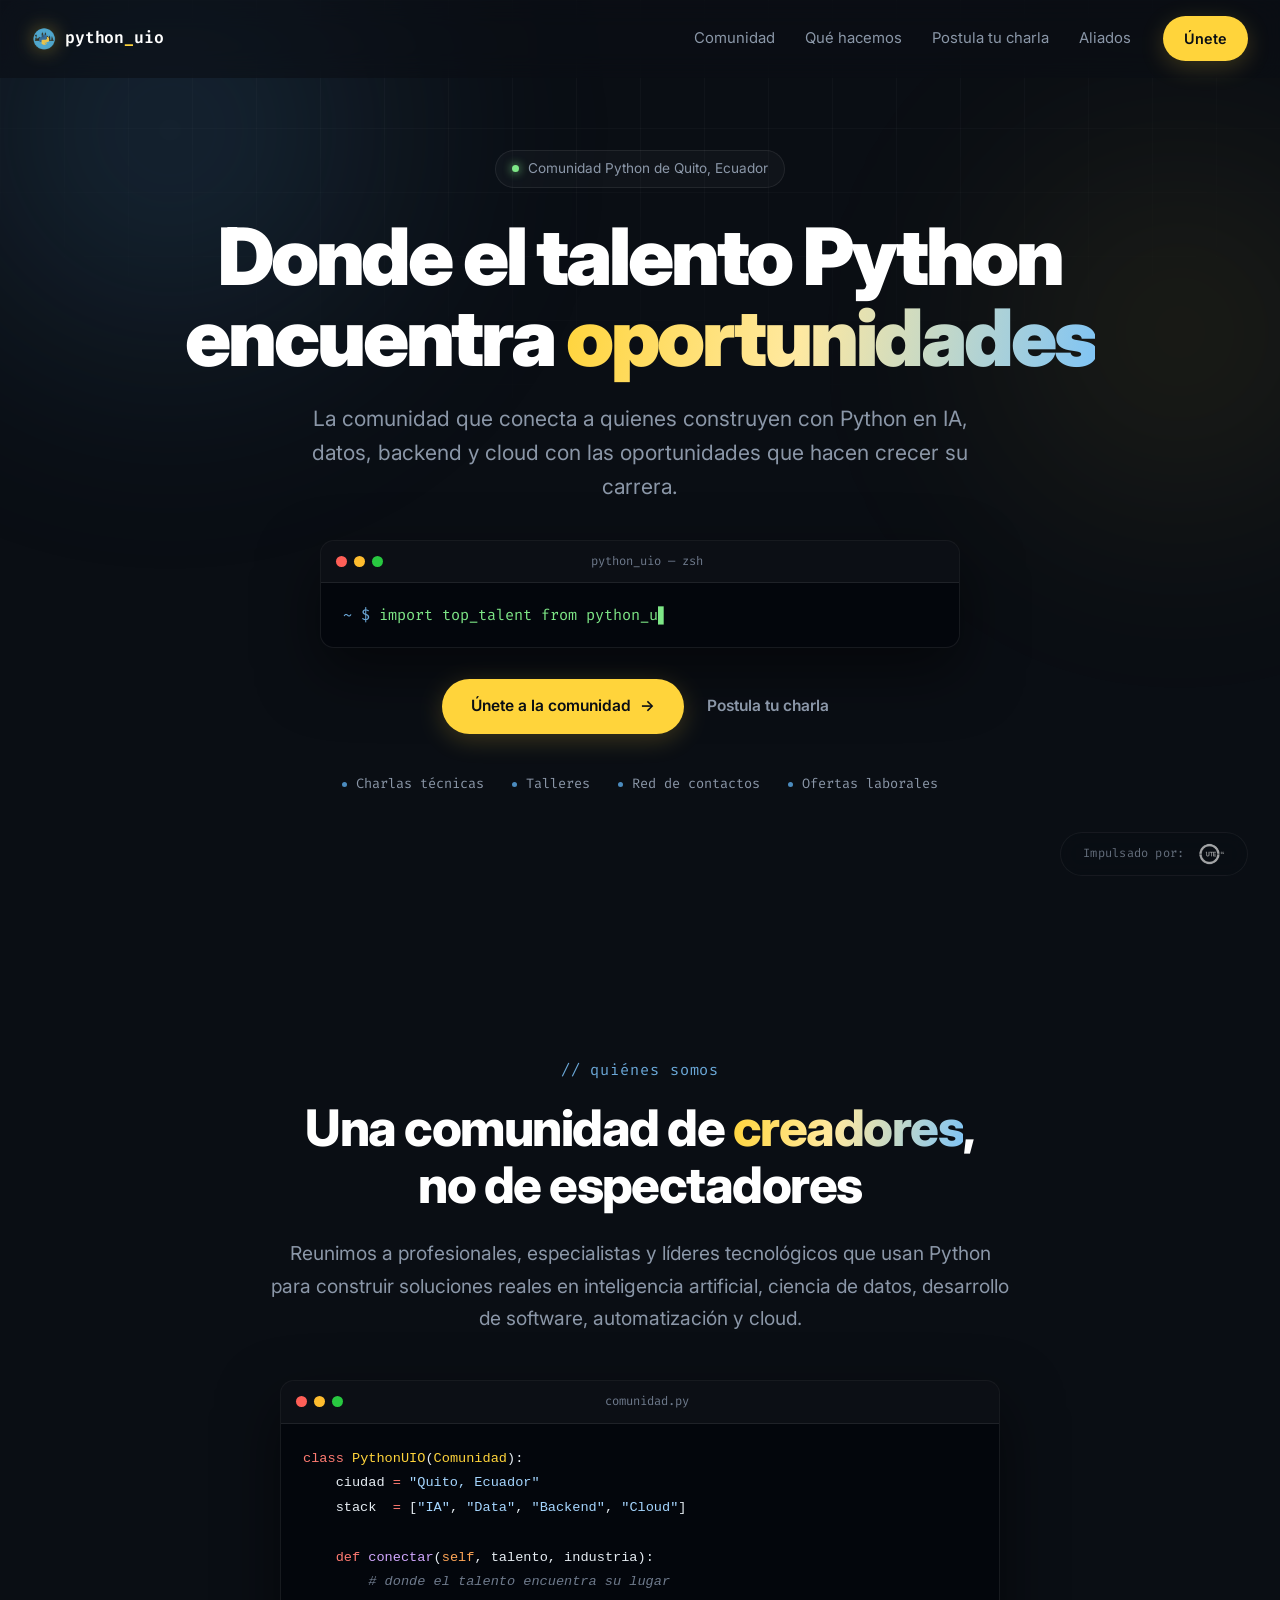
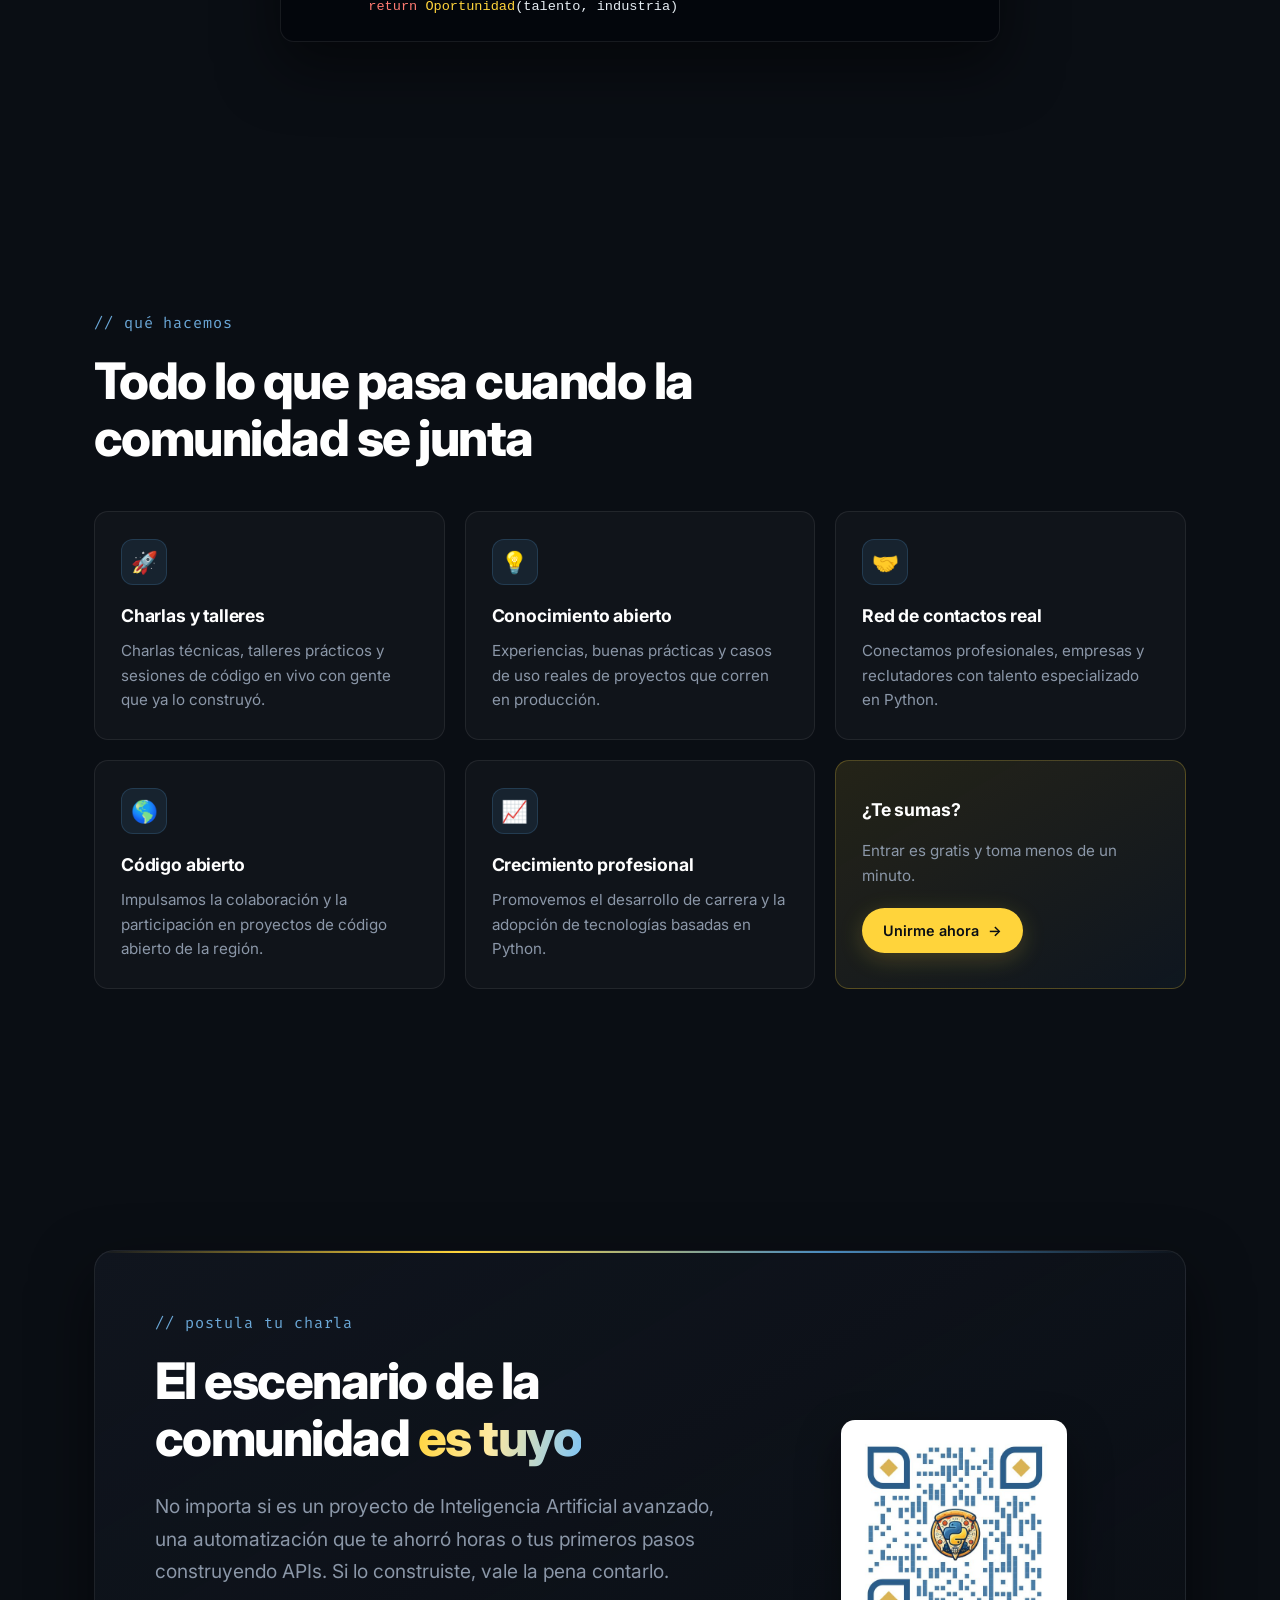
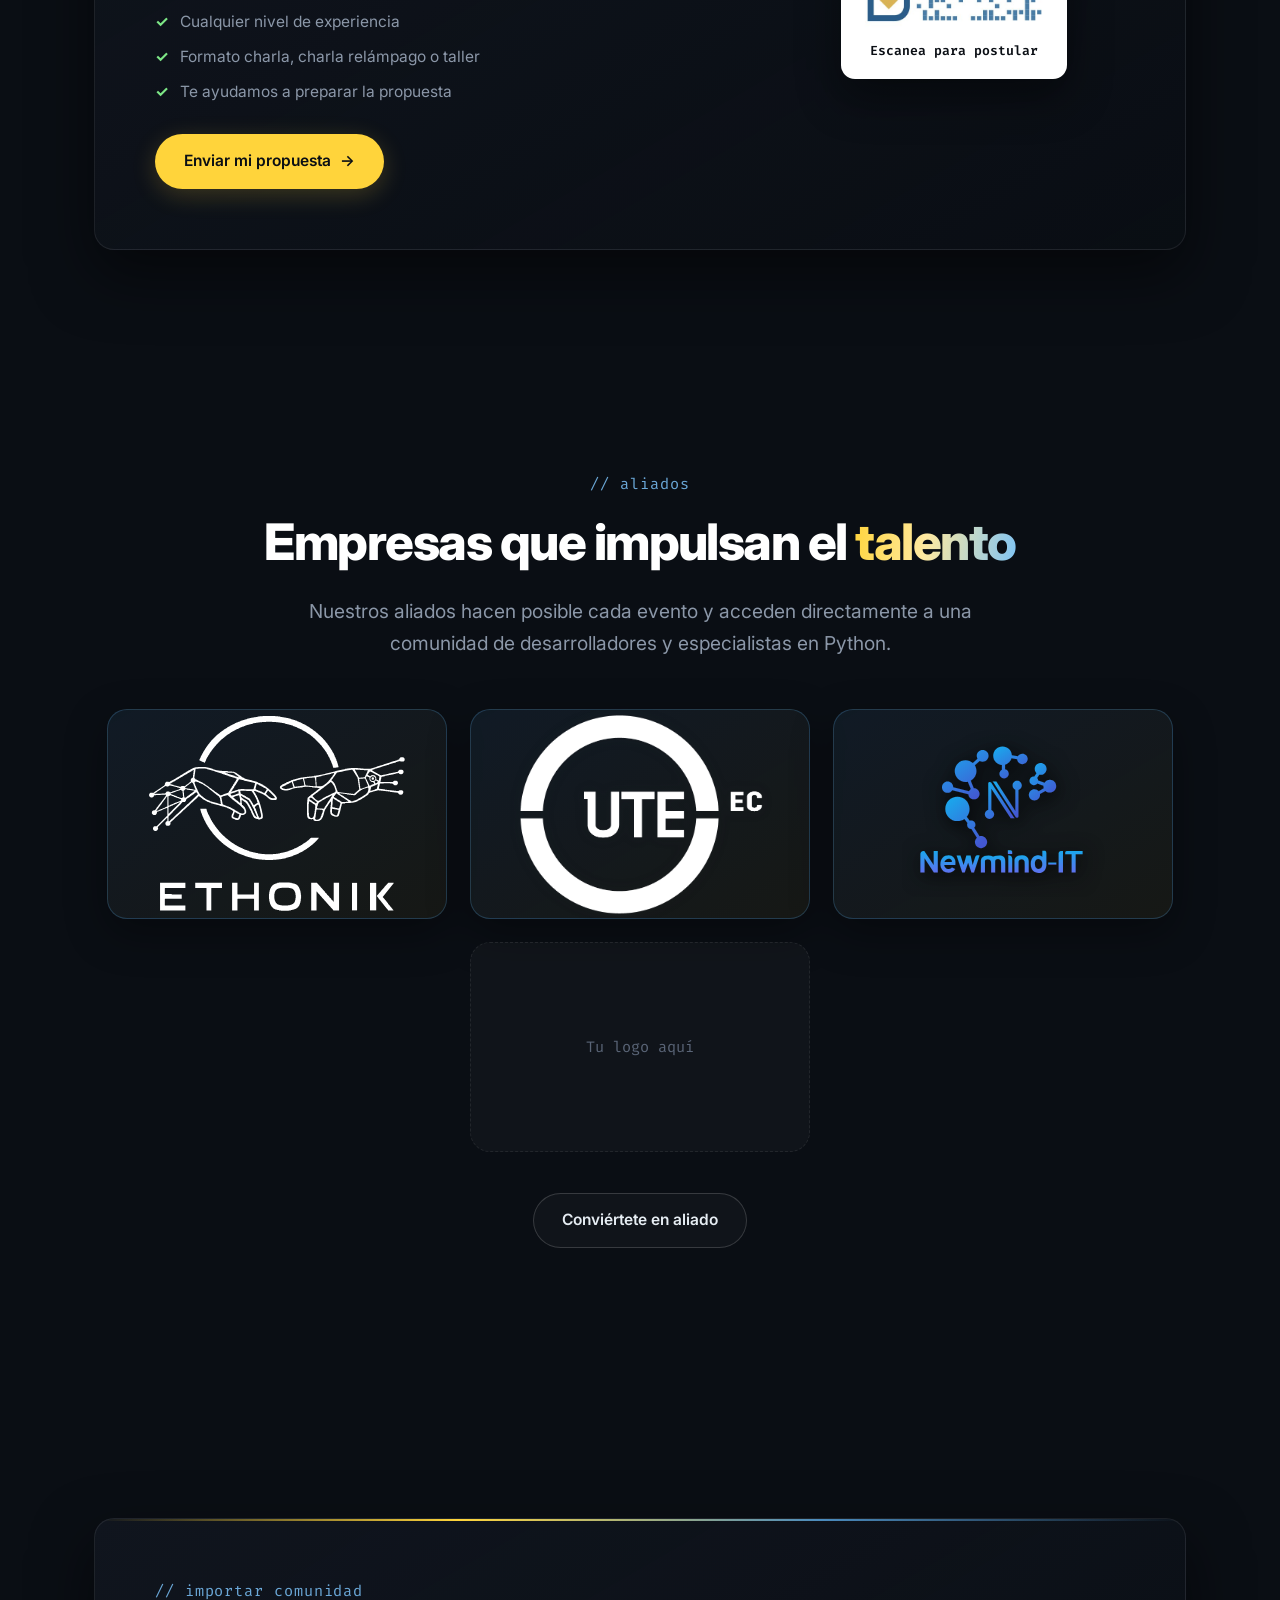
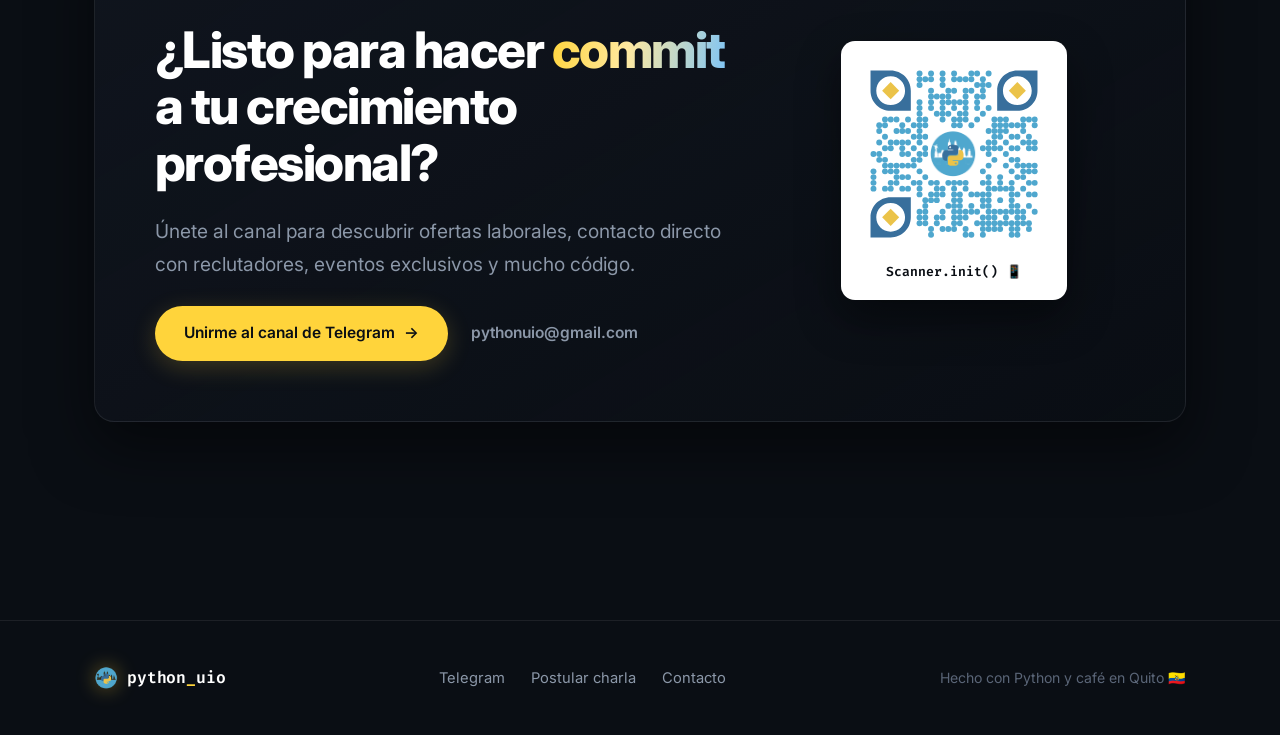
==== commit 8a97ac1a: "Replace Telegram QR with SVG asset This commit removes the old PNG-based Telegram QR assets and adds" ====
--- a/index.html
+++ b/index.html
@@ -250,7 +250,7 @@
                     </div>
                     <div class="panel-aside">
                         <div class="qr-card">
-                            <img src="assets/files/img/QR_telegram_web.png" alt="Código QR para unirse al canal de Telegram de Python UIO" class="qr-img" width="882" height="1130" loading="lazy">
+                            <img src="assets/files/img/QR_telegram.svg" alt="Código QR para unirse al canal de Telegram de Python UIO" class="qr-img" width="882" height="1130" loading="lazy">
                             <p class="qr-label">Scanner.init() 📱</p>
                         </div>
                     </div>
